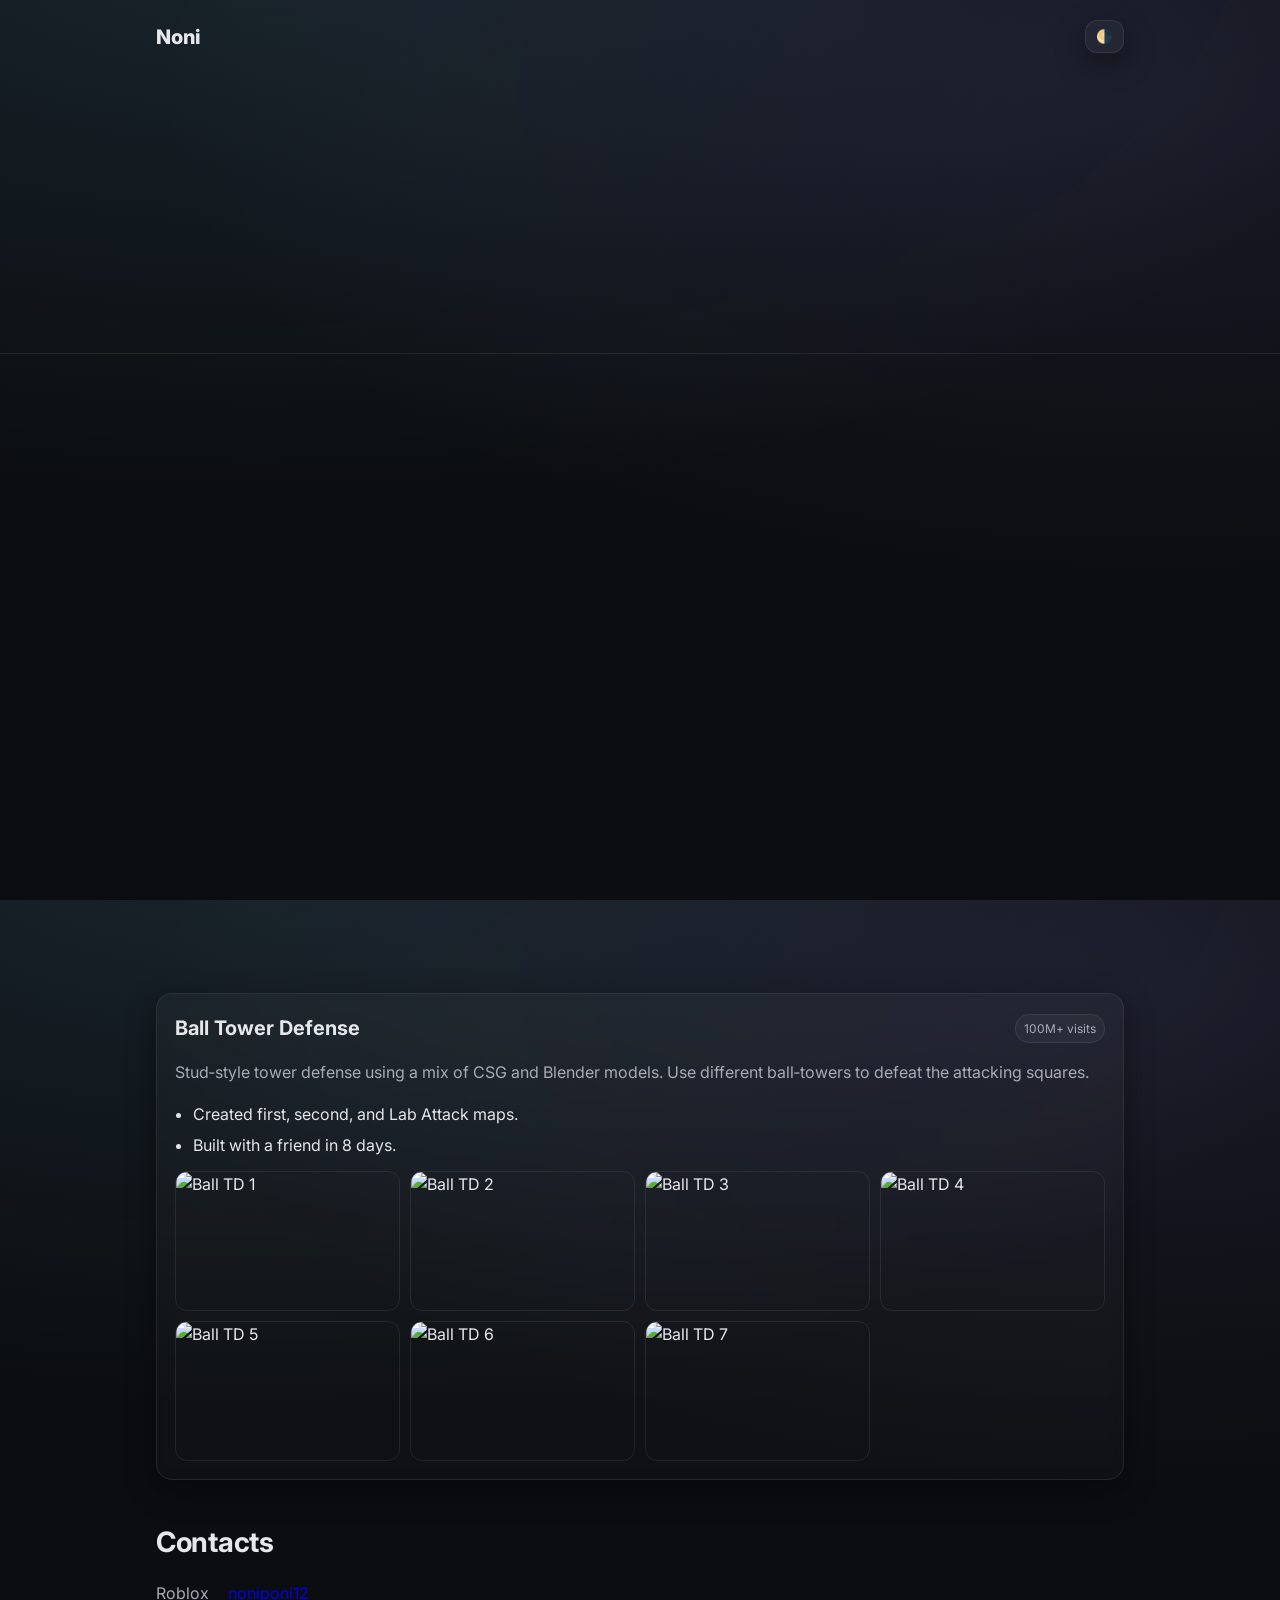
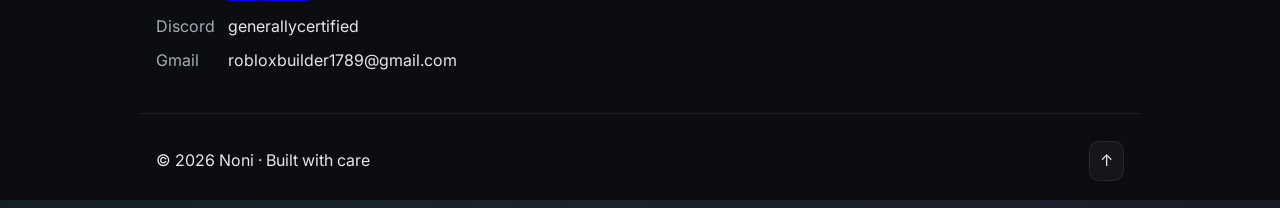
==== index.html @ fc8c1fc7 "Add files via upload" ====
<!doctype html>
<html lang="en">
<head>
	<meta charset="utf-8">
	<meta name="viewport" content="width=device-width, initial-scale=1">
	<meta name="description" content="Noni — Portfolio: Roblox builder and 3D modeling projects">
	<title>Noni — Portfolio</title>
	<link rel="preconnect" href="https://fonts.googleapis.com">
	<link rel="preconnect" href="https://fonts.gstatic.com" crossorigin>
	<link href="https://fonts.googleapis.com/css2?family=Inter:wght@400;600;800&display=swap" rel="stylesheet">
	<link rel="stylesheet" href="src/styles.css">
</head>
<body>
	<header class="site-header" id="top">
		<nav class="nav">
			<a class="brand" href="#top">Noni</a>
			<button id="themeToggle" class="icon-button" aria-label="Toggle theme" title="Toggle theme (T)">🌗</button>
		</nav>
		<div class="hero">
			<h1 class="reveal">Hello, I’m <span class="accent">Noni</span>.</h1>
			<p class="subtitle reveal">I’m a developer who brings whatever you say to life.</p>
			<div class="meta reveal">
				<span>Based in Maldives · UTC+5</span>
			</div>
			<div class="cta-row reveal">
				<a href="#projects" class="button primary">See Projects</a>
				<a href="#contact" class="button">Contact</a>
			</div>
		</div>
	</header>

	<main>
		<section id="about" class="section">
			<h2 class="reveal">About Me</h2>
			<p class="reveal">I’m a 15‑year‑old with 1 year of building experience in Roblox Studio and 2 months in Blender. My mission is to turn your ideas into in‑game experiences.</p>
		</section>

		<section id="projects" class="section">
			<h2 class="reveal">Past Projects</h2>

			<article class="project-card reveal">
				<header>
					<h3>Tycoon RNG</h3>
					<span class="badge">50M+ visits</span>
				</header>
				<p class="muted">Stud‑styled Tycoon game combining RNG and Tycoon with replaceable droppers, upgraders, and selling stations.</p>
				<ul class="bullets">
					<li>Built entire map from scratch.</li>
					<li>Added two quest caves, a cozy tree house, and a weather machine (CSG modeling).</li>
					<li>Completed in 4 days.</li>
				</ul>
				<div class="gallery">
					<img src="https://github.com/N0Nl/N0Nl.github.io/blob/main/unnamed.png?raw=true" alt="Tycoon RNG screenshot 1">
					<img src="https://github.com/N0Nl/N0Nl.github.io/blob/main/unnamed%20(1).png?raw=true" alt="Tycoon RNG screenshot 2">
				</div>
			</article>

			<article class="project-card reveal">
				<header>
					<h3>Ball Tower Defense</h3>
					 <span class="badge">100M+ visits</span>
				</header>
				<p class="muted">Stud‑style tower defense using a mix of CSG and Blender models. Use different ball‑towers to defeat the attacking squares.</p>
				<ul class="bullets">
					<li>Created first, second, and Lab Attack maps.</li>
					<li>Built with a friend in 8 days.</li>
				</ul>
				<div class="gallery">
					<img src="https://github.com/N0Nl/N0Nl.github.io/blob/main/image.png?raw=true" alt="Ball TD 1">
					<img src="https://github.com/N0Nl/N0Nl.github.io/blob/main/image%20(6).png?raw=true" alt="Ball TD 2">
					<img src="https://github.com/N0Nl/N0Nl.github.io/blob/main/image%20(5).png?raw=true" alt="Ball TD 3">
					<img src="https://github.com/N0Nl/N0Nl.github.io/blob/main/image%20(4).png?raw=true" alt="Ball TD 4">
					<img src="https://github.com/N0Nl/N0Nl.github.io/blob/main/image%20(3).png?raw=true" alt="Ball TD 5">
					<img src="https://github.com/N0Nl/N0Nl.github.io/blob/main/image%20(2).png?raw=true" alt="Ball TD 6">
					<img src="https://github.com/N0Nl/N0Nl.github.io/blob/main/image%20(1).png?raw=true" alt="Ball TD 7">
				</div>
			</article>
		</section>

		<section id="contact" class="section">
			<h2 class="reveal">Contacts</h2>
			<ul class="contact-list reveal">
				<li><span class="label">Roblox</span> <a href="https://www.roblox.com/users/profile?username=noniponi12" target="_blank" rel="noopener">noniponi12</a></li>
				<li><span class="label">Discord</span> <span>generallycertified</span></li>
				<li><span class="label">Gmail</span> <span>robloxbuilder1789@gmail.com</span></li>
			</ul>
		</section>
	</main>

	<footer class="site-footer">
		<p>© <span id="year"></span> Noni · Built with care</p>
		<a class="back-to-top" href="#top" aria-label="Back to top">↑</a>
	</footer>

	<div id="easter-egg" class="egg" aria-hidden="true" role="status">
		<p>Nice! You found a secret. Press G for a gallery grid, K for Konami.</p>
		<button id="eggClose" class="icon-button" aria-label="Close">✕</button>
	</div>

	<canvas id="confettiCanvas" aria-hidden="true"></canvas>

	<script src="src/main.js" defer></script>
</body>
</html>
---- src/styles.css ----
:root {
	--bg: #0b0d10;
	--bg-elev: rgba(255,255,255,0.04);
	--text: #e6e7eb;
	--muted: #a8acb5;
	--accent: #7dd3fc;
	--accent-2: #a78bfa;
	--border: rgba(255,255,255,0.08);
	--shadow: 0 10px 30px rgba(0,0,0,0.4);
}

/* Light theme tokens */
.theme-light {
	--bg: #f7f8fb;
	--bg-elev: rgba(0,0,0,0.04);
	--text: #0b0d10;
	--muted: #555c69;
	--accent: #2563eb;
	--accent-2: #7c3aed;
	--border: rgba(0,0,0,0.08);
	--shadow: 0 8px 24px rgba(0,0,0,0.12);
}

* { box-sizing: border-box; }
html, body { height: 100%; }
body {
	margin: 0;
	font-family: Inter, system-ui, -apple-system, Segoe UI, Roboto, Arial, sans-serif;
	background: radial-gradient(1200px 600px at 20% -10%, rgba(125,211,252,0.12), transparent),
		radial-gradient(1000px 500px at 90% 10%, rgba(167,139,250,0.10), transparent),
		var(--bg);
	color: var(--text);
	line-height: 1.6;
	accent-color: var(--accent);
}

.nav {
	max-width: 1000px;
	margin: 0 auto;
	padding: 20px 16px;
	display: flex;
	align-items: center;
	justify-content: space-between;
}

.brand {
	font-weight: 800;
	font-size: 20px;
	text-decoration: none;
	color: var(--text);
}

.icon-button {
	border: 1px solid var(--border);
	background: var(--bg-elev);
	color: var(--text);
	border-radius: 12px;
	padding: 8px 10px;
	cursor: pointer;
	box-shadow: var(--shadow);
	backdrop-filter: blur(6px);
}

.site-header {
	position: relative;
	padding-bottom: 24px;
	border-bottom: 1px solid var(--border);
}

.hero { max-width: 1000px; margin: 24px auto 0; padding: 0 16px 32px; }
.hero h1 { font-size: 44px; margin: 16px 0 8px; letter-spacing: -0.02em; }
.accent { color: var(--accent); text-shadow: 0 0 20px color-mix(in srgb, var(--accent), transparent 70%); }
.subtitle { color: var(--muted); margin: 0 0 10px; }
.meta { color: var(--muted); font-size: 14px; }
.cta-row { display: flex; gap: 12px; margin-top: 16px; }

.button {
	text-decoration: none;
	border: 1px solid var(--border);
	background: var(--bg-elev);
	color: var(--text);
	padding: 10px 14px;
	border-radius: 12px;
	box-shadow: var(--shadow);
	transition: transform .2s ease, background .2s ease;
}
.button:hover { transform: translateY(-2px); }
.button.primary { background: linear-gradient(135deg, var(--accent), var(--accent-2)); color: white; border-color: transparent; }

.section { max-width: 1000px; margin: 40px auto; padding: 0 16px; }
.section h2 { margin: 0 0 16px; font-size: 28px; letter-spacing: -0.01em; }

.project-card {
	border: 1px solid var(--border);
	background: linear-gradient(180deg, rgba(255,255,255,0.03), rgba(255,255,255,0.02));
	border-radius: 16px;
	padding: 18px;
	box-shadow: var(--shadow);
	backdrop-filter: blur(6px);
	margin-bottom: 18px;
}
.project-card header { display: flex; align-items: center; gap: 10px; justify-content: space-between; }
.project-card h3 { margin: 0; font-size: 20px; }
.badge { font-size: 12px; padding: 4px 8px; border-radius: 999px; background: var(--bg-elev); border: 1px solid var(--border); color: var(--muted); }
.muted { color: var(--muted); }
.bullets { margin: 12px 0; padding-left: 18px; }
.bullets li { margin: 6px 0; }

.gallery { display: grid; grid-template-columns: repeat(auto-fill, minmax(180px, 1fr)); gap: 10px; }
.gallery img {
	width: 100%; height: 140px; object-fit: cover; border-radius: 12px; border: 1px solid var(--border);
	filter: saturate(1.05) contrast(1.02);
	transition: transform .25s ease, box-shadow .25s ease, filter .25s ease;
}
.gallery img:hover { transform: translateY(-3px) scale(1.02); box-shadow: 0 12px 28px rgba(0,0,0,.35); filter: saturate(1.15) contrast(1.06); }

.contact-list { list-style: none; padding: 0; margin: 0; display: grid; gap: 8px; }
.contact-list .label { display: inline-block; min-width: 68px; color: var(--muted); }

.site-footer { border-top: 1px solid var(--border); padding: 18px 16px; max-width: 1000px; margin: 40px auto 20px; display: flex; align-items: center; justify-content: space-between; }
.back-to-top { text-decoration: none; color: var(--text); border: 1px solid var(--border); padding: 6px 10px; border-radius: 10px; background: var(--bg-elev); }

/* Reveal on scroll */
.reveal { opacity: 0; transform: translateY(8px); transition: opacity .6s ease, transform .6s ease; }
.reveal.visible { opacity: 1; transform: translateY(0); }

/* Fade text as it leaves viewport */
@supports (animation-timeline: view()) {
	.fade-out-on-scroll { animation: fadeShrink both linear; animation-timeline: view(); animation-range: exit -10% 40%; }
	@keyframes fadeShrink { to { opacity: 0; filter: blur(3px); transform: translateY(-6px); } }
}

.egg {
	position: fixed;
	bottom: 16px;
	right: 16px;
	border: 1px solid var(--border);
	background: var(--bg-elev);
	padding: 10px 12px;
	border-radius: 12px;
	box-shadow: var(--shadow);
	display: none;
}
.egg.show { display: flex; align-items: center; gap: 8px; }

#confettiCanvas { position: fixed; inset: 0; pointer-events: none; z-index: 999; }

/* Responsive */
@media (max-width: 720px) {
	.hero h1 { font-size: 34px; }
	.gallery { grid-template-columns: repeat(auto-fill, minmax(140px, 1fr)); }
}
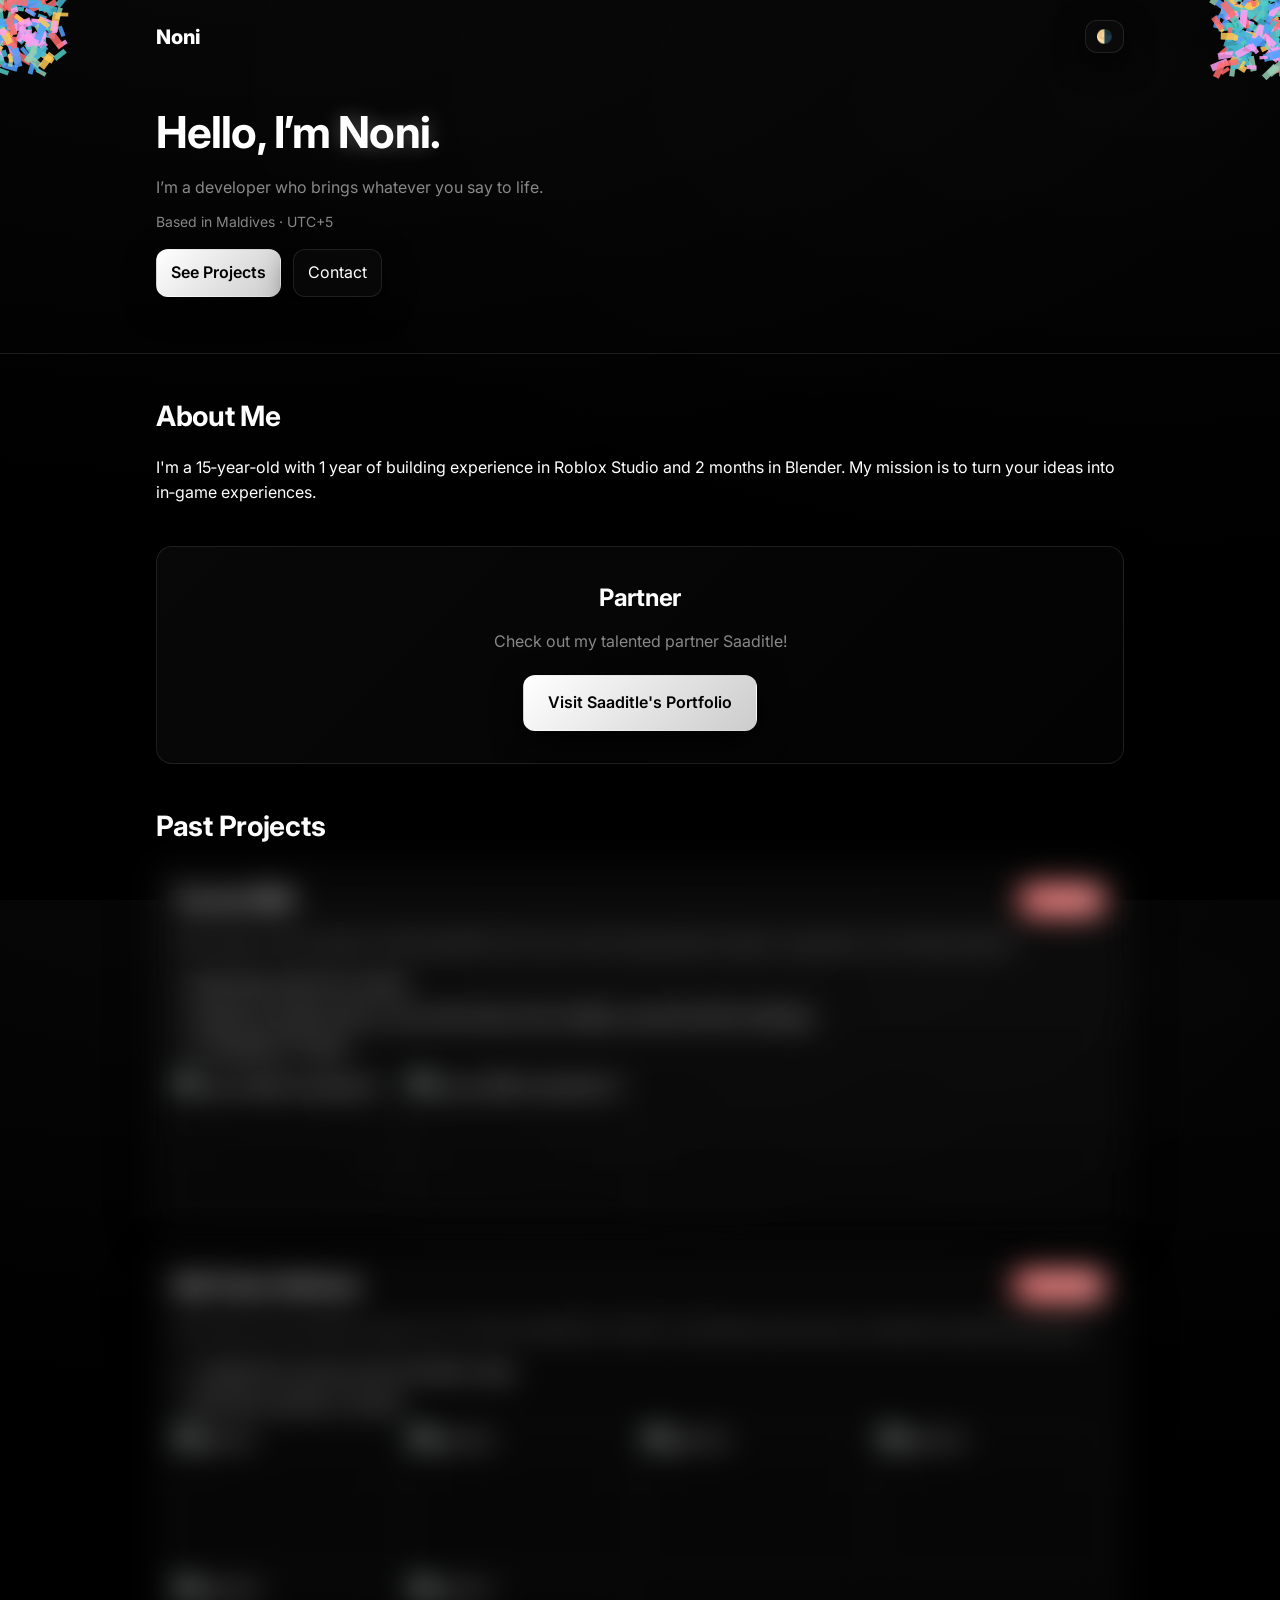
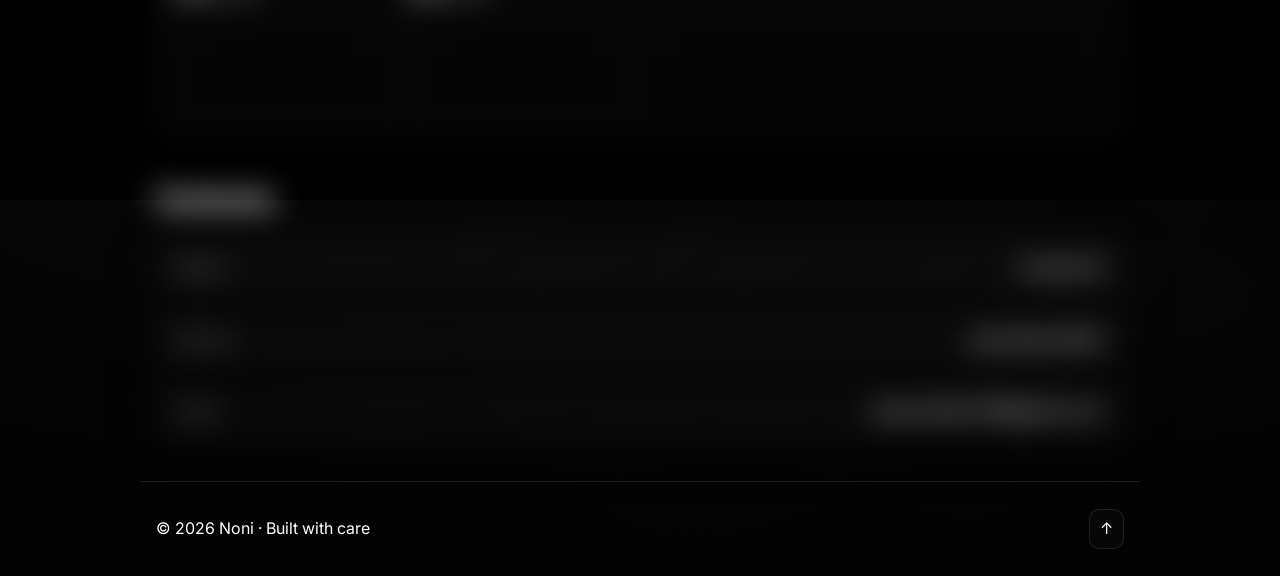
==== commit 4939a713: "Add files via upload" ====
--- a/index.html
+++ b/index.html
@@ -1,105 +1,122 @@
-<!doctype html>
-<html lang="en">
-<head>
-	<meta charset="utf-8">
-	<meta name="viewport" content="width=device-width, initial-scale=1">
-	<meta name="description" content="Noni — Portfolio: Roblox builder and 3D modeling projects">
-	<title>Noni — Portfolio</title>
-	<link rel="preconnect" href="https://fonts.googleapis.com">
-	<link rel="preconnect" href="https://fonts.gstatic.com" crossorigin>
-	<link href="https://fonts.googleapis.com/css2?family=Inter:wght@400;600;800&display=swap" rel="stylesheet">
-	<link rel="stylesheet" href="src/styles.css">
-</head>
-<body>
-	<header class="site-header" id="top">
-		<nav class="nav">
-			<a class="brand" href="#top">Noni</a>
-			<button id="themeToggle" class="icon-button" aria-label="Toggle theme" title="Toggle theme (T)">🌗</button>
-		</nav>
-		<div class="hero">
-			<h1 class="reveal">Hello, I’m <span class="accent">Noni</span>.</h1>
-			<p class="subtitle reveal">I’m a developer who brings whatever you say to life.</p>
-			<div class="meta reveal">
-				<span>Based in Maldives · UTC+5</span>
-			</div>
-			<div class="cta-row reveal">
-				<a href="#projects" class="button primary">See Projects</a>
-				<a href="#contact" class="button">Contact</a>
-			</div>
-		</div>
-	</header>
-
-	<main>
-		<section id="about" class="section">
-			<h2 class="reveal">About Me</h2>
-			<p class="reveal">I’m a 15‑year‑old with 1 year of building experience in Roblox Studio and 2 months in Blender. My mission is to turn your ideas into in‑game experiences.</p>
-		</section>
-
-		<section id="projects" class="section">
-			<h2 class="reveal">Past Projects</h2>
-
-			<article class="project-card reveal">
-				<header>
-					<h3>Tycoon RNG</h3>
-					<span class="badge">50M+ visits</span>
-				</header>
-				<p class="muted">Stud‑styled Tycoon game combining RNG and Tycoon with replaceable droppers, upgraders, and selling stations.</p>
-				<ul class="bullets">
-					<li>Built entire map from scratch.</li>
-					<li>Added two quest caves, a cozy tree house, and a weather machine (CSG modeling).</li>
-					<li>Completed in 4 days.</li>
-				</ul>
-				<div class="gallery">
-					<img src="https://github.com/N0Nl/N0Nl.github.io/blob/main/unnamed.png?raw=true" alt="Tycoon RNG screenshot 1">
-					<img src="https://github.com/N0Nl/N0Nl.github.io/blob/main/unnamed%20(1).png?raw=true" alt="Tycoon RNG screenshot 2">
-				</div>
-			</article>
-
-			<article class="project-card reveal">
-				<header>
-					<h3>Ball Tower Defense</h3>
-					 <span class="badge">100M+ visits</span>
-				</header>
-				<p class="muted">Stud‑style tower defense using a mix of CSG and Blender models. Use different ball‑towers to defeat the attacking squares.</p>
-				<ul class="bullets">
-					<li>Created first, second, and Lab Attack maps.</li>
-					<li>Built with a friend in 8 days.</li>
-				</ul>
-				<div class="gallery">
-					<img src="https://github.com/N0Nl/N0Nl.github.io/blob/main/image.png?raw=true" alt="Ball TD 1">
-					<img src="https://github.com/N0Nl/N0Nl.github.io/blob/main/image%20(6).png?raw=true" alt="Ball TD 2">
-					<img src="https://github.com/N0Nl/N0Nl.github.io/blob/main/image%20(5).png?raw=true" alt="Ball TD 3">
-					<img src="https://github.com/N0Nl/N0Nl.github.io/blob/main/image%20(4).png?raw=true" alt="Ball TD 4">
-					<img src="https://github.com/N0Nl/N0Nl.github.io/blob/main/image%20(3).png?raw=true" alt="Ball TD 5">
-					<img src="https://github.com/N0Nl/N0Nl.github.io/blob/main/image%20(2).png?raw=true" alt="Ball TD 6">
-					<img src="https://github.com/N0Nl/N0Nl.github.io/blob/main/image%20(1).png?raw=true" alt="Ball TD 7">
-				</div>
-			</article>
-		</section>
-
-		<section id="contact" class="section">
-			<h2 class="reveal">Contacts</h2>
-			<ul class="contact-list reveal">
-				<li><span class="label">Roblox</span> <a href="https://www.roblox.com/users/profile?username=noniponi12" target="_blank" rel="noopener">noniponi12</a></li>
-				<li><span class="label">Discord</span> <span>generallycertified</span></li>
-				<li><span class="label">Gmail</span> <span>robloxbuilder1789@gmail.com</span></li>
-			</ul>
-		</section>
-	</main>
-
-	<footer class="site-footer">
-		<p>© <span id="year"></span> Noni · Built with care</p>
-		<a class="back-to-top" href="#top" aria-label="Back to top">↑</a>
-	</footer>
-
-	<div id="easter-egg" class="egg" aria-hidden="true" role="status">
-		<p>Nice! You found a secret. Press G for a gallery grid, K for Konami.</p>
-		<button id="eggClose" class="icon-button" aria-label="Close">✕</button>
-	</div>
-
-	<canvas id="confettiCanvas" aria-hidden="true"></canvas>
-
-	<script src="src/main.js" defer></script>
-</body>
-</html>
-
+<!doctype html>
+<html lang="en">
+<head>
+	<meta charset="utf-8">
+	<meta name="viewport" content="width=device-width, initial-scale=1">
+	<meta name="description" content="Noni — Portfolio: Roblox builder and 3D modeling projects">
+	<title>Noni — Portfolio</title>
+	<link rel="preconnect" href="https://fonts.googleapis.com">
+	<link rel="preconnect" href="https://fonts.gstatic.com" crossorigin>
+	<link href="https://fonts.googleapis.com/css2?family=Inter:wght@400;600;800&display=swap" rel="stylesheet">
+	<link rel="stylesheet" href="src/styles.css">
+</head>
+<body>
+	<header class="site-header" id="top">
+		<nav class="nav">
+			<a class="brand" href="#top">Noni</a>
+			<button id="themeToggle" class="icon-button" aria-label="Toggle theme" title="Toggle theme (T)">🌗</button>
+		</nav>
+		<div class="hero">
+			<h1 class="reveal">Hello, I’m <span class="accent">Noni</span>.</h1>
+			<p class="subtitle reveal">I’m a developer who brings whatever you say to life.</p>
+			<div class="meta reveal">
+				<span>Based in Maldives · UTC+5</span>
+			</div>
+			<div class="cta-row reveal">
+				<a href="#projects" class="button primary">See Projects</a>
+				<a href="#contact" class="button">Contact</a>
+			</div>
+		</div>
+	</header>
+
+	<main>
+		<section id="about" class="section">
+			<h2 class="reveal">About Me</h2>
+			<p class="reveal">I'm a 15‑year‑old with 1 year of building experience in Roblox Studio and 2 months in Blender. My mission is to turn your ideas into in‑game experiences.</p>
+		</section>
+
+		<section id="partner" class="section">
+			<div class="partner-section reveal">
+				<h2>Partner</h2>
+				<p class="partner-description">Check out my talented partner Saaditle!</p>
+				<a href="https://saaditle.github.io/Saaditle----Portfolio/#contact" target="_blank" rel="noopener" class="button primary partner-button">Visit Saaditle's Portfolio</a>
+			</div>
+		</section>
+
+		<section id="projects" class="section">
+			<h2 class="reveal">Past Projects</h2>
+
+			<article class="project-card reveal">
+				<header>
+					<h3>Tycoon RNG</h3>
+					<span class="badge">50M+ visits</span>
+				</header>
+				<p class="muted">Stud‑styled Tycoon game combining RNG and Tycoon with replaceable droppers, upgraders, and selling stations.</p>
+				<ul class="bullets">
+					<li>Built entire map from scratch.</li>
+					<li>Added two quest caves, a cozy tree house, and a weather machine (CSG modeling).</li>
+					<li>Completed in 4 days.</li>
+				</ul>
+				<div class="gallery">
+					<img src="https://github.com/N0Nl/N0Nl.github.io/blob/main/unnamed.png?raw=true" alt="Tycoon RNG screenshot 1">
+					<img src="https://github.com/N0Nl/N0Nl.github.io/blob/main/unnamed%20(1).png?raw=true" alt="Tycoon RNG screenshot 2">
+				</div>
+			</article>
+
+			<article class="project-card reveal">
+				<header>
+					<h3>Ball Tower Defense</h3>
+					 <span class="badge">100M+ visits</span>
+				</header>
+				<p class="muted">Stud‑style tower defense using a mix of CSG and Blender models. Use different ball‑towers to defeat the attacking squares.</p>
+				<ul class="bullets">
+					<li>Created first, second, and Lab Attack maps.</li>
+					<li>Built with a partner in 8 days.</li>
+				</ul>
+				<div class="gallery">
+					<img src="https://github.com/N0Nl/N0Nl.github.io/blob/main/image.png?raw=true" alt="Ball TD 1">
+					<img src="https://github.com/N0Nl/N0Nl.github.io/blob/main/image%20(6).png?raw=true" alt="Ball TD 2">
+					<img src="https://github.com/N0Nl/N0Nl.github.io/blob/main/image%20(5).png?raw=true" alt="Ball TD 3">
+					<img src="https://github.com/N0Nl/N0Nl.github.io/blob/main/image%20(4).png?raw=true" alt="Ball TD 4">
+					<img src="https://github.com/N0Nl/N0Nl.github.io/blob/main/image%20(2).png?raw=true" alt="Ball TD 6">
+					<img src="https://github.com/N0Nl/N0Nl.github.io/blob/main/image%20(1).png?raw=true" alt="Ball TD 7">
+				</div>
+			</article>
+		</section>
+
+		<section id="contact" class="section">
+			<h2 class="reveal">Contacts</h2>
+			<div class="contact-buttons reveal">
+				<a href="https://www.roblox.com/users/profile?username=noniponi12" target="_blank" rel="noopener" class="contact-button">
+					<span class="contact-platform">Roblox:</span>
+					<span class="contact-info">noniponi12</span>
+				</a>
+				<a href="https://discord.com/users/generallycertified" target="_blank" rel="noopener" class="contact-button">
+					<span class="contact-platform">Discord:</span>
+					<span class="contact-info">generallycertified</span>
+				</a>
+				<a href="mailto:robloxbuilder1789@gmail.com" class="contact-button">
+					<span class="contact-platform">Gmail:</span>
+					<span class="contact-info">robloxbuilder1789@gmail.com</span>
+				</a>
+			</div>
+		</section>
+	</main>
+
+	<footer class="site-footer">
+		<p>© <span id="year"></span> Noni · Built with care</p>
+		<a class="back-to-top" href="#top" aria-label="Back to top">↑</a>
+	</footer>
+
+	<div id="easter-egg" class="egg" aria-hidden="true" role="status">
+		<p>Nice! You found a secret. Press G for a gallery grid, K for Konami.</p>
+		<button id="eggClose" class="icon-button" aria-label="Close">✕</button>
+	</div>
+
+	<canvas id="confettiCanvas" aria-hidden="true"></canvas>
+
+	<script src="src/main.js" defer></script>
+</body>
+</html>
+
+
--- a/src/styles.css
+++ b/src/styles.css
@@ -1,154 +1,259 @@
-:root {
-	--bg: #0b0d10;
-	--bg-elev: rgba(255,255,255,0.04);
-	--text: #e6e7eb;
-	--muted: #a8acb5;
-	--accent: #7dd3fc;
-	--accent-2: #a78bfa;
-	--border: rgba(255,255,255,0.08);
-	--shadow: 0 10px 30px rgba(0,0,0,0.4);
-}
-
-/* Light theme tokens */
-.theme-light {
-	--bg: #f7f8fb;
-	--bg-elev: rgba(0,0,0,0.04);
-	--text: #0b0d10;
-	--muted: #555c69;
-	--accent: #2563eb;
-	--accent-2: #7c3aed;
-	--border: rgba(0,0,0,0.08);
-	--shadow: 0 8px 24px rgba(0,0,0,0.12);
-}
-
-* { box-sizing: border-box; }
-html, body { height: 100%; }
-body {
-	margin: 0;
-	font-family: Inter, system-ui, -apple-system, Segoe UI, Roboto, Arial, sans-serif;
-	background: radial-gradient(1200px 600px at 20% -10%, rgba(125,211,252,0.12), transparent),
-		radial-gradient(1000px 500px at 90% 10%, rgba(167,139,250,0.10), transparent),
-		var(--bg);
-	color: var(--text);
-	line-height: 1.6;
-	accent-color: var(--accent);
-}
-
-.nav {
-	max-width: 1000px;
-	margin: 0 auto;
-	padding: 20px 16px;
-	display: flex;
-	align-items: center;
-	justify-content: space-between;
-}
-
-.brand {
-	font-weight: 800;
-	font-size: 20px;
-	text-decoration: none;
-	color: var(--text);
-}
-
-.icon-button {
-	border: 1px solid var(--border);
-	background: var(--bg-elev);
-	color: var(--text);
-	border-radius: 12px;
-	padding: 8px 10px;
-	cursor: pointer;
-	box-shadow: var(--shadow);
-	backdrop-filter: blur(6px);
-}
-
-.site-header {
-	position: relative;
-	padding-bottom: 24px;
-	border-bottom: 1px solid var(--border);
-}
-
-.hero { max-width: 1000px; margin: 24px auto 0; padding: 0 16px 32px; }
-.hero h1 { font-size: 44px; margin: 16px 0 8px; letter-spacing: -0.02em; }
-.accent { color: var(--accent); text-shadow: 0 0 20px color-mix(in srgb, var(--accent), transparent 70%); }
-.subtitle { color: var(--muted); margin: 0 0 10px; }
-.meta { color: var(--muted); font-size: 14px; }
-.cta-row { display: flex; gap: 12px; margin-top: 16px; }
-
-.button {
-	text-decoration: none;
-	border: 1px solid var(--border);
-	background: var(--bg-elev);
-	color: var(--text);
-	padding: 10px 14px;
-	border-radius: 12px;
-	box-shadow: var(--shadow);
-	transition: transform .2s ease, background .2s ease;
-}
-.button:hover { transform: translateY(-2px); }
-.button.primary { background: linear-gradient(135deg, var(--accent), var(--accent-2)); color: white; border-color: transparent; }
-
-.section { max-width: 1000px; margin: 40px auto; padding: 0 16px; }
-.section h2 { margin: 0 0 16px; font-size: 28px; letter-spacing: -0.01em; }
-
-.project-card {
-	border: 1px solid var(--border);
-	background: linear-gradient(180deg, rgba(255,255,255,0.03), rgba(255,255,255,0.02));
-	border-radius: 16px;
-	padding: 18px;
-	box-shadow: var(--shadow);
-	backdrop-filter: blur(6px);
-	margin-bottom: 18px;
-}
-.project-card header { display: flex; align-items: center; gap: 10px; justify-content: space-between; }
-.project-card h3 { margin: 0; font-size: 20px; }
-.badge { font-size: 12px; padding: 4px 8px; border-radius: 999px; background: var(--bg-elev); border: 1px solid var(--border); color: var(--muted); }
-.muted { color: var(--muted); }
-.bullets { margin: 12px 0; padding-left: 18px; }
-.bullets li { margin: 6px 0; }
-
-.gallery { display: grid; grid-template-columns: repeat(auto-fill, minmax(180px, 1fr)); gap: 10px; }
-.gallery img {
-	width: 100%; height: 140px; object-fit: cover; border-radius: 12px; border: 1px solid var(--border);
-	filter: saturate(1.05) contrast(1.02);
-	transition: transform .25s ease, box-shadow .25s ease, filter .25s ease;
-}
-.gallery img:hover { transform: translateY(-3px) scale(1.02); box-shadow: 0 12px 28px rgba(0,0,0,.35); filter: saturate(1.15) contrast(1.06); }
-
-.contact-list { list-style: none; padding: 0; margin: 0; display: grid; gap: 8px; }
-.contact-list .label { display: inline-block; min-width: 68px; color: var(--muted); }
-
-.site-footer { border-top: 1px solid var(--border); padding: 18px 16px; max-width: 1000px; margin: 40px auto 20px; display: flex; align-items: center; justify-content: space-between; }
-.back-to-top { text-decoration: none; color: var(--text); border: 1px solid var(--border); padding: 6px 10px; border-radius: 10px; background: var(--bg-elev); }
-
-/* Reveal on scroll */
-.reveal { opacity: 0; transform: translateY(8px); transition: opacity .6s ease, transform .6s ease; }
-.reveal.visible { opacity: 1; transform: translateY(0); }
-
-/* Fade text as it leaves viewport */
-@supports (animation-timeline: view()) {
-	.fade-out-on-scroll { animation: fadeShrink both linear; animation-timeline: view(); animation-range: exit -10% 40%; }
-	@keyframes fadeShrink { to { opacity: 0; filter: blur(3px); transform: translateY(-6px); } }
-}
-
-.egg {
-	position: fixed;
-	bottom: 16px;
-	right: 16px;
-	border: 1px solid var(--border);
-	background: var(--bg-elev);
-	padding: 10px 12px;
-	border-radius: 12px;
-	box-shadow: var(--shadow);
-	display: none;
-}
-.egg.show { display: flex; align-items: center; gap: 8px; }
-
-#confettiCanvas { position: fixed; inset: 0; pointer-events: none; z-index: 999; }
-
-/* Responsive */
-@media (max-width: 720px) {
-	.hero h1 { font-size: 34px; }
-	.gallery { grid-template-columns: repeat(auto-fill, minmax(140px, 1fr)); }
-}
-
-
+:root {
+	--bg: #000000;
+	--bg-elev: rgba(255,255,255,0.02);
+	--text: #ffffff;
+	--muted: #888888;
+	--accent: #ffffff;
+	--accent-2: #cccccc;
+	--border: rgba(255,255,255,0.1);
+	--shadow: 0 10px 30px rgba(0,0,0,0.8);
+}
+
+/* Light theme tokens */
+.theme-light {
+	--bg: #f7f8fb;
+	--bg-elev: rgba(0,0,0,0.04);
+	--text: #0b0d10;
+	--muted: #555c69;
+	--accent: #2563eb;
+	--accent-2: #7c3aed;
+	--border: rgba(0,0,0,0.08);
+	--shadow: 0 8px 24px rgba(0,0,0,0.12);
+}
+
+* { box-sizing: border-box; }
+html, body { height: 100%; }
+body {
+	margin: 0;
+	font-family: Inter, system-ui, -apple-system, Segoe UI, Roboto, Arial, sans-serif;
+	background: radial-gradient(1200px 600px at 20% -10%, rgba(255,255,255,0.03), transparent),
+		radial-gradient(1000px 500px at 90% 10%, rgba(255,255,255,0.02), transparent),
+		var(--bg);
+	color: var(--text);
+	line-height: 1.6;
+	accent-color: var(--accent);
+}
+
+.nav {
+	max-width: 1000px;
+	margin: 0 auto;
+	padding: 20px 16px;
+	display: flex;
+	align-items: center;
+	justify-content: space-between;
+}
+
+.brand {
+	font-weight: 800;
+	font-size: 20px;
+	text-decoration: none;
+	color: var(--text);
+}
+
+.icon-button {
+	border: 1px solid var(--border);
+	background: var(--bg-elev);
+	color: var(--text);
+	border-radius: 12px;
+	padding: 8px 10px;
+	cursor: pointer;
+	box-shadow: var(--shadow);
+	backdrop-filter: blur(6px);
+}
+
+.site-header {
+	position: relative;
+	padding-bottom: 24px;
+	border-bottom: 1px solid var(--border);
+}
+
+.hero { max-width: 1000px; margin: 24px auto 0; padding: 0 16px 32px; }
+.hero h1 { font-size: 44px; margin: 16px 0 8px; letter-spacing: -0.02em; }
+.accent { color: var(--accent); text-shadow: 0 0 20px color-mix(in srgb, var(--accent), transparent 70%); }
+.subtitle { color: var(--muted); margin: 0 0 10px; }
+.meta { color: var(--muted); font-size: 14px; }
+.cta-row { display: flex; gap: 12px; margin-top: 16px; }
+
+.button {
+	text-decoration: none;
+	border: 1px solid var(--border);
+	background: var(--bg-elev);
+	color: var(--text);
+	padding: 10px 14px;
+	border-radius: 12px;
+	box-shadow: var(--shadow);
+	transition: transform .2s ease, background .2s ease, border-color .2s ease;
+}
+.button:hover { 
+	transform: translateY(-2px); 
+	background: rgba(255,255,255,0.05);
+	border-color: rgba(255,255,255,0.2);
+}
+.button.primary { 
+	background: linear-gradient(135deg, #ffffff, #cccccc); 
+	color: #000000; 
+	border-color: transparent; 
+	font-weight: 600;
+}
+.button.primary:hover {
+	background: linear-gradient(135deg, #ffffff, #ffffff);
+	transform: translateY(-2px);
+}
+
+.section { max-width: 1000px; margin: 40px auto; padding: 0 16px; }
+.section h2 { margin: 0 0 16px; font-size: 28px; letter-spacing: -0.01em; }
+
+.partner-section {
+	text-align: center;
+	padding: 32px 24px;
+	border: 1px solid var(--border);
+	background: linear-gradient(135deg, rgba(255,255,255,0.03), rgba(255,255,255,0.01));
+	border-radius: 16px;
+	backdrop-filter: blur(6px);
+	box-shadow: var(--shadow);
+}
+
+.partner-section h2 {
+	margin: 0 0 12px;
+	font-size: 24px;
+	color: var(--accent);
+}
+
+.partner-description {
+	color: var(--muted);
+	margin: 0 0 20px;
+	font-size: 16px;
+}
+
+.partner-button {
+	font-size: 16px;
+	padding: 14px 24px;
+	display: inline-block;
+	font-weight: 600;
+}
+
+
+.project-card {
+	border: 1px solid var(--border);
+	background: linear-gradient(180deg, rgba(255,255,255,0.03), rgba(255,255,255,0.02));
+	border-radius: 16px;
+	padding: 18px;
+	box-shadow: var(--shadow);
+	backdrop-filter: blur(6px);
+	margin-bottom: 18px;
+}
+.project-card header { display: flex; align-items: center; gap: 10px; justify-content: space-between; }
+.project-card h3 { margin: 0; font-size: 20px; }
+.badge { 
+	font-size: 12px; 
+	padding: 4px 8px; 
+	border-radius: 999px; 
+	background: linear-gradient(135deg, #ff6b6b, #ff8e8e); 
+	border: 1px solid rgba(255,107,107,0.4); 
+	color: #ffffff; 
+	font-weight: 700;
+	text-shadow: 0 1px 2px rgba(0,0,0,0.3);
+	box-shadow: 0 3px 10px rgba(255,107,107,0.4);
+}
+.muted { color: var(--muted); }
+.bullets { margin: 12px 0; padding-left: 18px; }
+.bullets li { margin: 6px 0; }
+
+.gallery { display: grid; grid-template-columns: repeat(auto-fill, minmax(180px, 1fr)); gap: 10px; }
+.gallery img {
+	width: 100%; height: 140px; object-fit: cover; border-radius: 12px; border: 1px solid var(--border);
+	filter: saturate(1.05) contrast(1.02);
+	transition: transform .25s ease, box-shadow .25s ease, filter .25s ease;
+}
+.gallery img:hover { transform: translateY(-3px) scale(1.02); box-shadow: 0 12px 28px rgba(0,0,0,.35); filter: saturate(1.15) contrast(1.06); }
+
+.contact-buttons {
+	display: grid;
+	gap: 12px;
+	margin-top: 16px;
+}
+
+.contact-button {
+	display: flex;
+	align-items: center;
+	justify-content: space-between;
+	padding: 16px 20px;
+	background: var(--bg-elev);
+	border: 1px solid var(--border);
+	border-radius: 12px;
+	text-decoration: none;
+	color: var(--text);
+	transition: all .2s ease;
+	box-shadow: var(--shadow);
+	backdrop-filter: blur(6px);
+}
+
+.contact-button:hover {
+	transform: translateY(-2px);
+	background: rgba(255,255,255,0.05);
+	border-color: rgba(255,255,255,0.2);
+	box-shadow: 0 15px 35px rgba(0,0,0,0.9);
+}
+
+.contact-platform {
+	font-weight: 600;
+	color: var(--muted);
+	font-size: 14px;
+}
+
+.contact-info {
+	font-weight: 500;
+	color: var(--text);
+	font-size: 16px;
+}
+
+.site-footer { border-top: 1px solid var(--border); padding: 18px 16px; max-width: 1000px; margin: 40px auto 20px; display: flex; align-items: center; justify-content: space-between; }
+.back-to-top { text-decoration: none; color: var(--text); border: 1px solid var(--border); padding: 6px 10px; border-radius: 10px; background: var(--bg-elev); }
+
+/* Reveal on scroll */
+.reveal { 
+	opacity: 0; 
+	transform: translateY(30px); 
+	transition: opacity 1.2s cubic-bezier(0.25, 0.46, 0.45, 0.94), 
+				transform 1.2s cubic-bezier(0.25, 0.46, 0.45, 0.94);
+	filter: blur(2px);
+}
+.reveal.visible { 
+	opacity: 1; 
+	transform: translateY(0); 
+	filter: blur(0px);
+}
+
+/* Fade-out classes for JavaScript control */
+.fade-out {
+	opacity: 0;
+	filter: blur(15px);
+	transform: translateY(-40px) scale(0.85);
+	transition: opacity 1.2s cubic-bezier(0.25, 0.46, 0.45, 0.94), 
+				filter 1.2s cubic-bezier(0.25, 0.46, 0.45, 0.94),
+				transform 1.2s cubic-bezier(0.25, 0.46, 0.45, 0.94);
+}
+
+.egg {
+	position: fixed;
+	bottom: 16px;
+	right: 16px;
+	border: 1px solid var(--border);
+	background: var(--bg-elev);
+	padding: 10px 12px;
+	border-radius: 12px;
+	box-shadow: var(--shadow);
+	display: none;
+}
+.egg.show { display: flex; align-items: center; gap: 8px; }
+
+#confettiCanvas { position: fixed; inset: 0; pointer-events: none; z-index: 999; }
+
+/* Responsive */
+@media (max-width: 720px) {
+	.hero h1 { font-size: 34px; }
+	.gallery { grid-template-columns: repeat(auto-fill, minmax(140px, 1fr)); }
+}
+
+
+
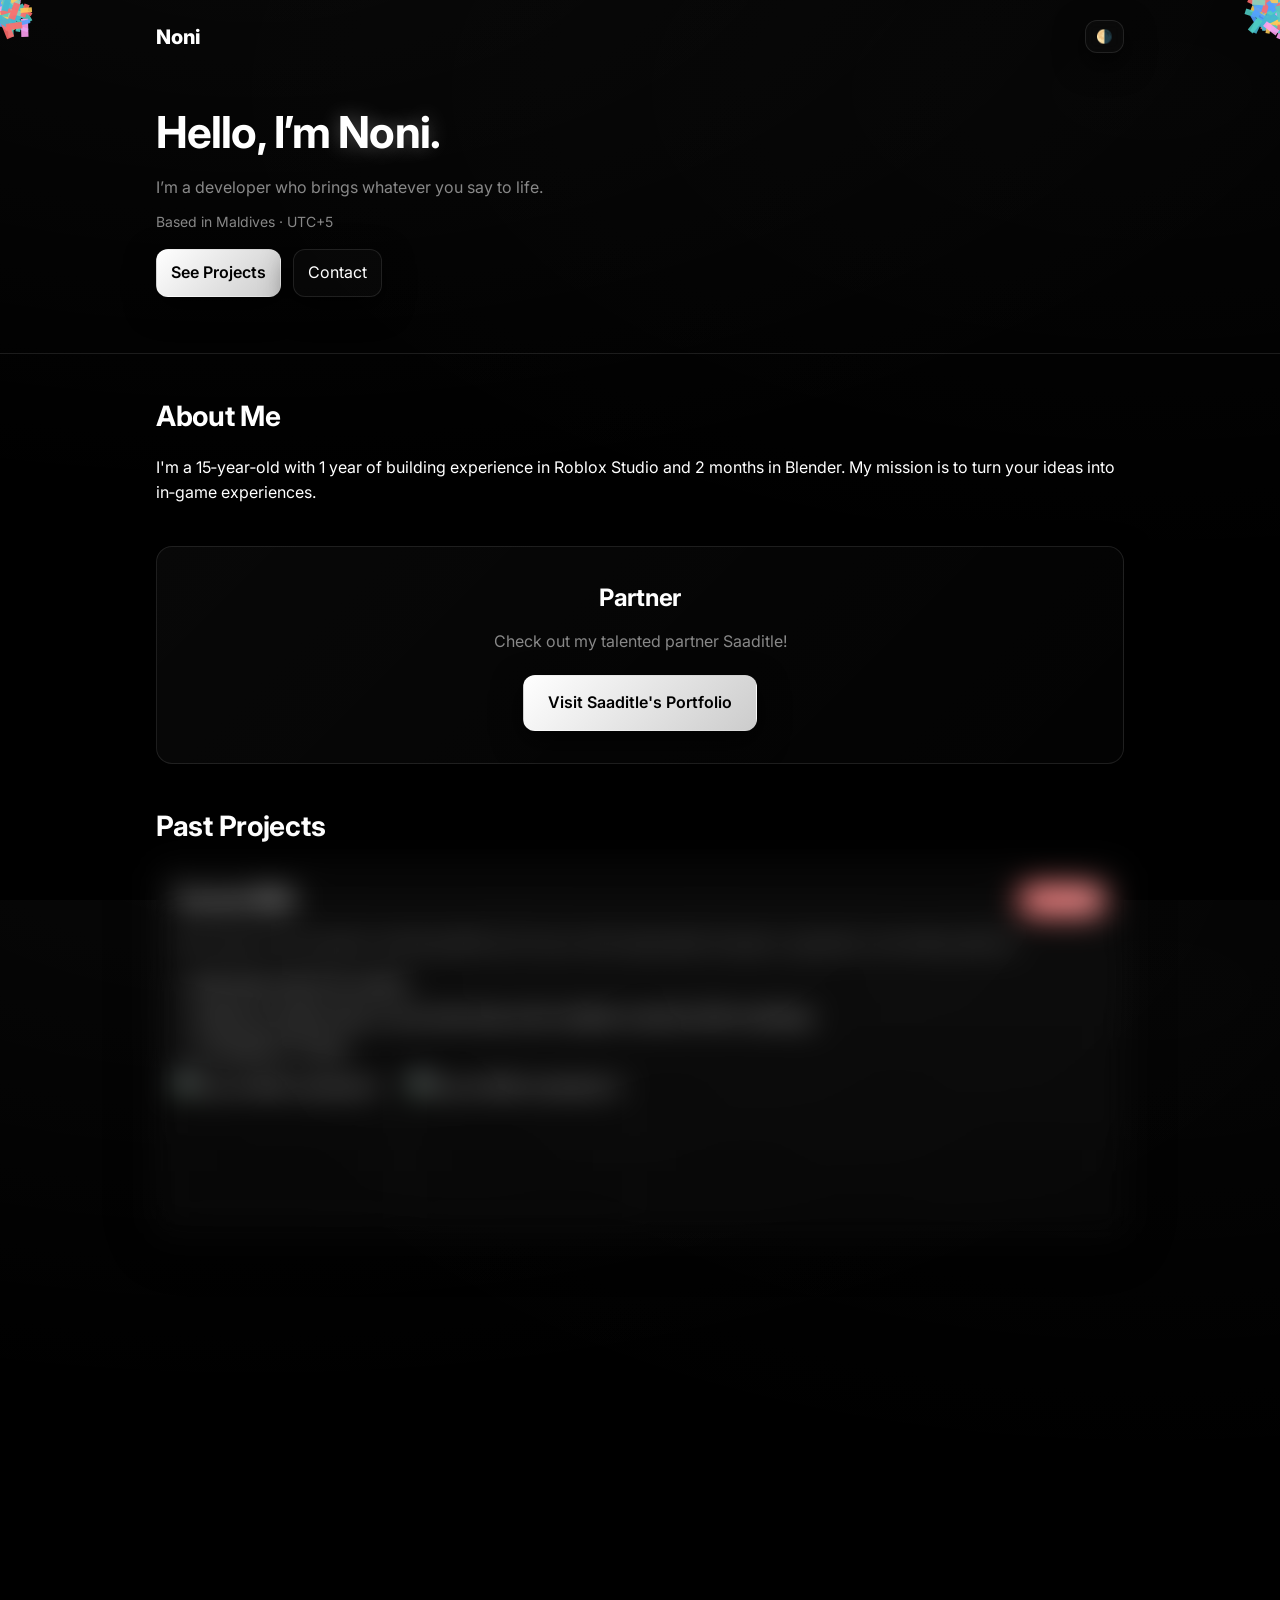
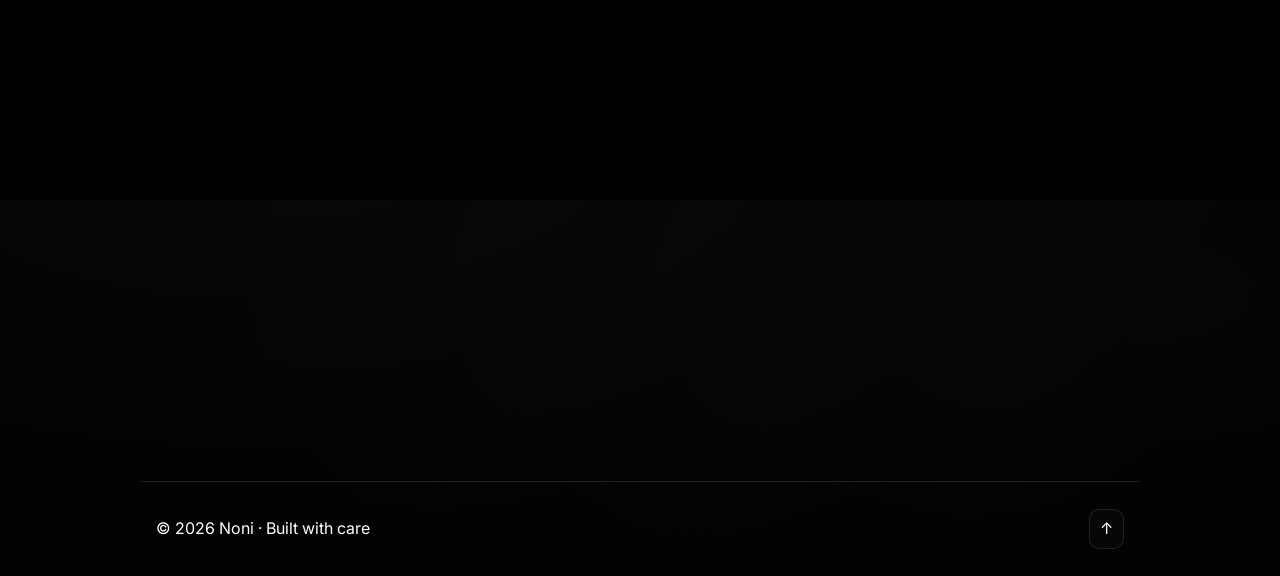
==== commit 3dee3637: "Update index.html" ====
--- a/index.html
+++ b/index.html
@@ -39,7 +39,7 @@
 			<div class="partner-section reveal">
 				<h2>Partner</h2>
 				<p class="partner-description">Check out my talented partner Saaditle!</p>
-				<a href="https://saaditle.github.io/Saaditle----Portfolio/#contact" target="_blank" rel="noopener" class="button primary partner-button">Visit Saaditle's Portfolio</a>
+				<a href="https://saaditle.github.io/Saaditle----Portfolio/" target="_blank" rel="noopener" class="button primary partner-button">Visit Saaditle's Portfolio</a>
 			</div>
 		</section>
 
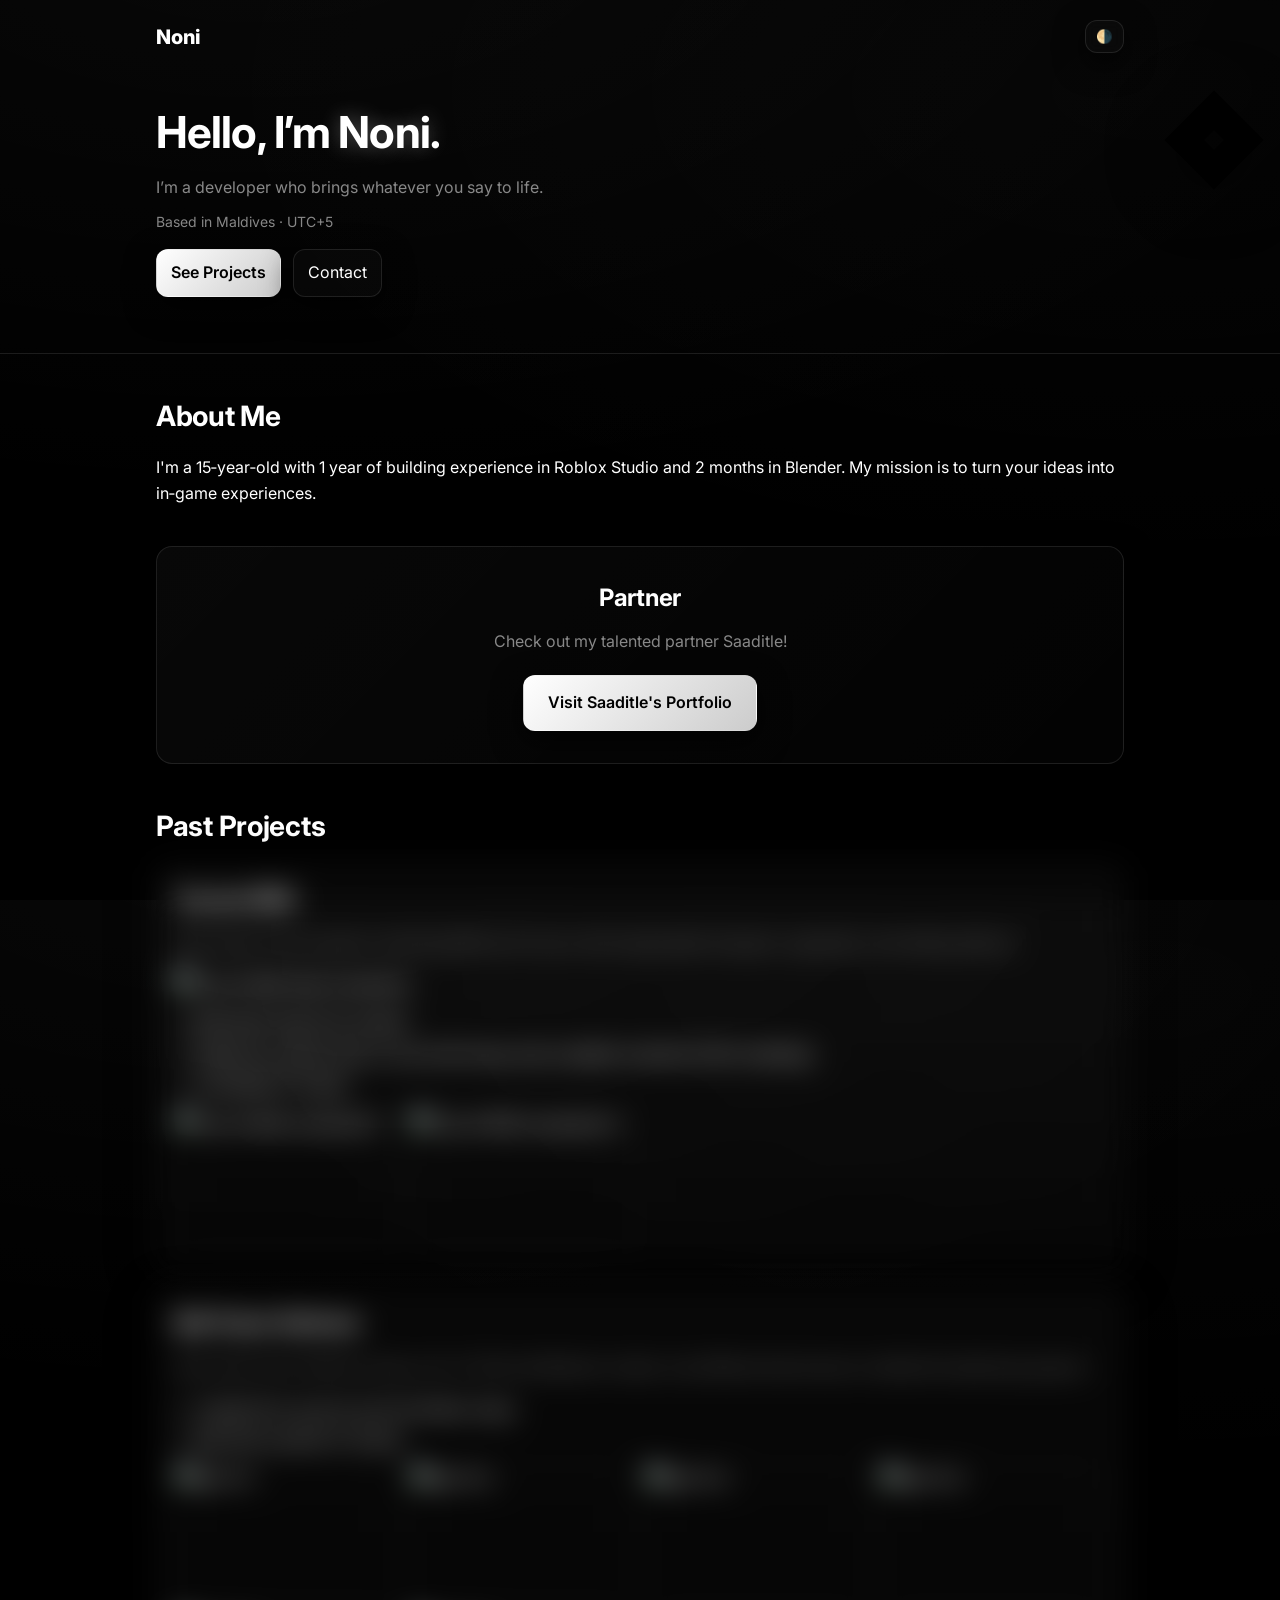
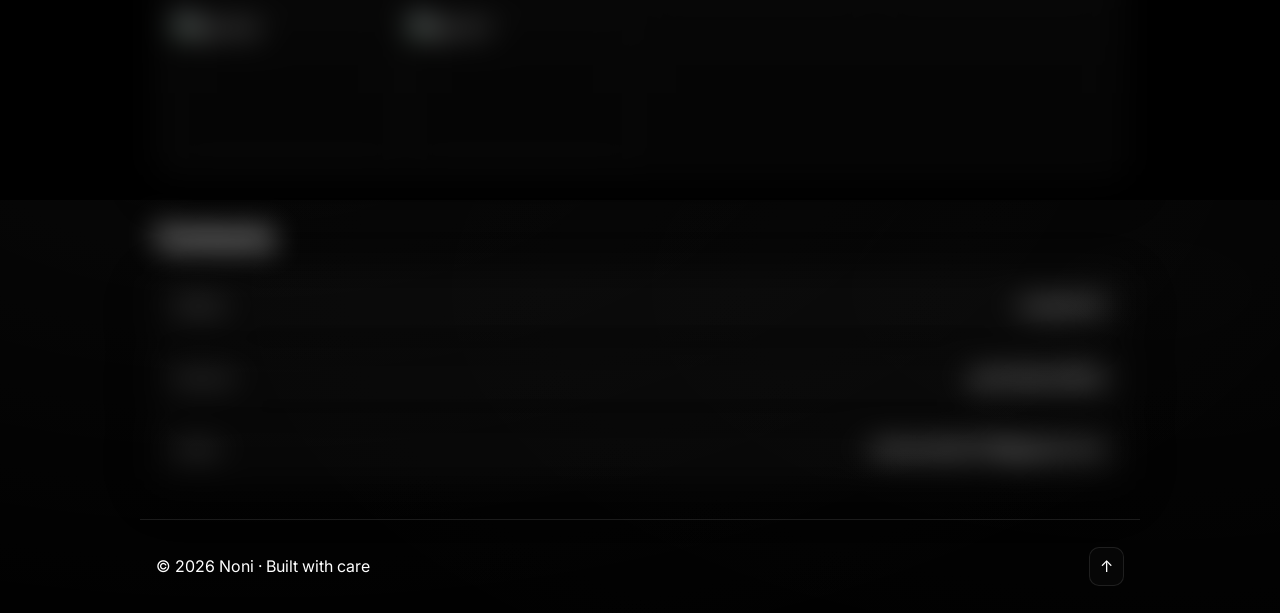
==== commit d6d83200: "Add files via upload" ====
--- a/index.html
+++ b/index.html
@@ -39,7 +39,7 @@
 			<div class="partner-section reveal">
 				<h2>Partner</h2>
 				<p class="partner-description">Check out my talented partner Saaditle!</p>
-				<a href="https://saaditle.github.io/Saaditle----Portfolio/" target="_blank" rel="noopener" class="button primary partner-button">Visit Saaditle's Portfolio</a>
+				<a href="https://saaditle.github.io/Saaditle----Portfolio/#contact" target="_blank" rel="noopener" class="button primary partner-button">Visit Saaditle's Portfolio</a>
 			</div>
 		</section>
 
@@ -49,9 +49,12 @@
 			<article class="project-card reveal">
 				<header>
 					<h3>Tycoon RNG</h3>
-					<span class="badge">50M+ visits</span>
 				</header>
 				<p class="muted">Stud‑styled Tycoon game combining RNG and Tycoon with replaceable droppers, upgraders, and selling stations.</p>
+				<!-- Stats image placed here (under description, above bullet points) -->
+				<div class="stats-image">
+					<img src="src/images/tycoon-stats.png" alt="Tycoon RNG stats screenshot">
+				</div>
 				<ul class="bullets">
 					<li>Built entire map from scratch.</li>
 					<li>Added two quest caves, a cozy tree house, and a weather machine (CSG modeling).</li>
@@ -60,13 +63,14 @@
 				<div class="gallery">
 					<img src="https://github.com/N0Nl/N0Nl.github.io/blob/main/unnamed.png?raw=true" alt="Tycoon RNG screenshot 1">
 					<img src="https://github.com/N0Nl/N0Nl.github.io/blob/main/unnamed%20(1).png?raw=true" alt="Tycoon RNG screenshot 2">
+					<!-- Local stats image moved below the description; removed duplicate from gallery -->
 				</div>
 			</article>
 
 			<article class="project-card reveal">
 				<header>
 					<h3>Ball Tower Defense</h3>
-					 <span class="badge">100M+ visits</span>
+				
 				</header>
 				<p class="muted">Stud‑style tower defense using a mix of CSG and Blender models. Use different ball‑towers to defeat the attacking squares.</p>
 				<ul class="bullets">
@@ -113,7 +117,21 @@
 		<button id="eggClose" class="icon-button" aria-label="Close">✕</button>
 	</div>
 
-	<canvas id="confettiCanvas" aria-hidden="true"></canvas>
+	<!-- Draggable Roblox-style logo in hero -->
+	<div class="rbx-logo" id="rbxLogo" aria-label="Roblox logo" title="Drag me">
+		<!-- Simple Roblox-like diamond with a hole using SVG -->
+		<svg viewBox="0 0 100 100" width="100" height="100" aria-hidden="true">
+			<defs>
+				<mask id="hole">
+					<rect x="0" y="0" width="100" height="100" fill="white"/>
+					<rect x="43" y="43" width="14" height="14" fill="black"/>
+				</mask>
+			</defs>
+			<g transform="rotate(45 50 50)">
+				<rect x="15" y="15" width="70" height="70" fill="#000" mask="url(#hole)"/>
+			</g>
+		</svg>
+	</div>
 
 	<script src="src/main.js" defer></script>
 </body>
--- a/src/styles.css
+++ b/src/styles.css
@@ -218,6 +218,7 @@
 				transform 1.2s cubic-bezier(0.25, 0.46, 0.45, 0.94);
 	filter: blur(2px);
 }
+.reveal, .project-card, .gallery img, .contact-button { will-change: transform, opacity; }
 .reveal.visible { 
 	opacity: 1; 
 	transform: translateY(0); 
@@ -247,7 +248,26 @@
 }
 .egg.show { display: flex; align-items: center; gap: 8px; }
 
-#confettiCanvas { position: fixed; inset: 0; pointer-events: none; z-index: 999; }
+/* removed confetti canvas */
+
+/* Draggable Roblox-style logo */
+.rbx-logo {
+	position: absolute;
+	right: 16px;
+	top: 90px;
+	width: 100px;
+	height: 100px;
+	user-select: none;
+	cursor: grab;
+	filter: drop-shadow(0 10px 30px rgba(0,0,0,0.6));
+	transition: transform .2s ease;
+}
+.rbx-logo:active { cursor: grabbing; }
+.rbx-logo.dragging { transition: none; }
+
+@media (max-width: 720px) {
+	.rbx-logo { right: 12px; top: 80px; width: 80px; height: 80px; }
+}
 
 /* Responsive */
 @media (max-width: 720px) {
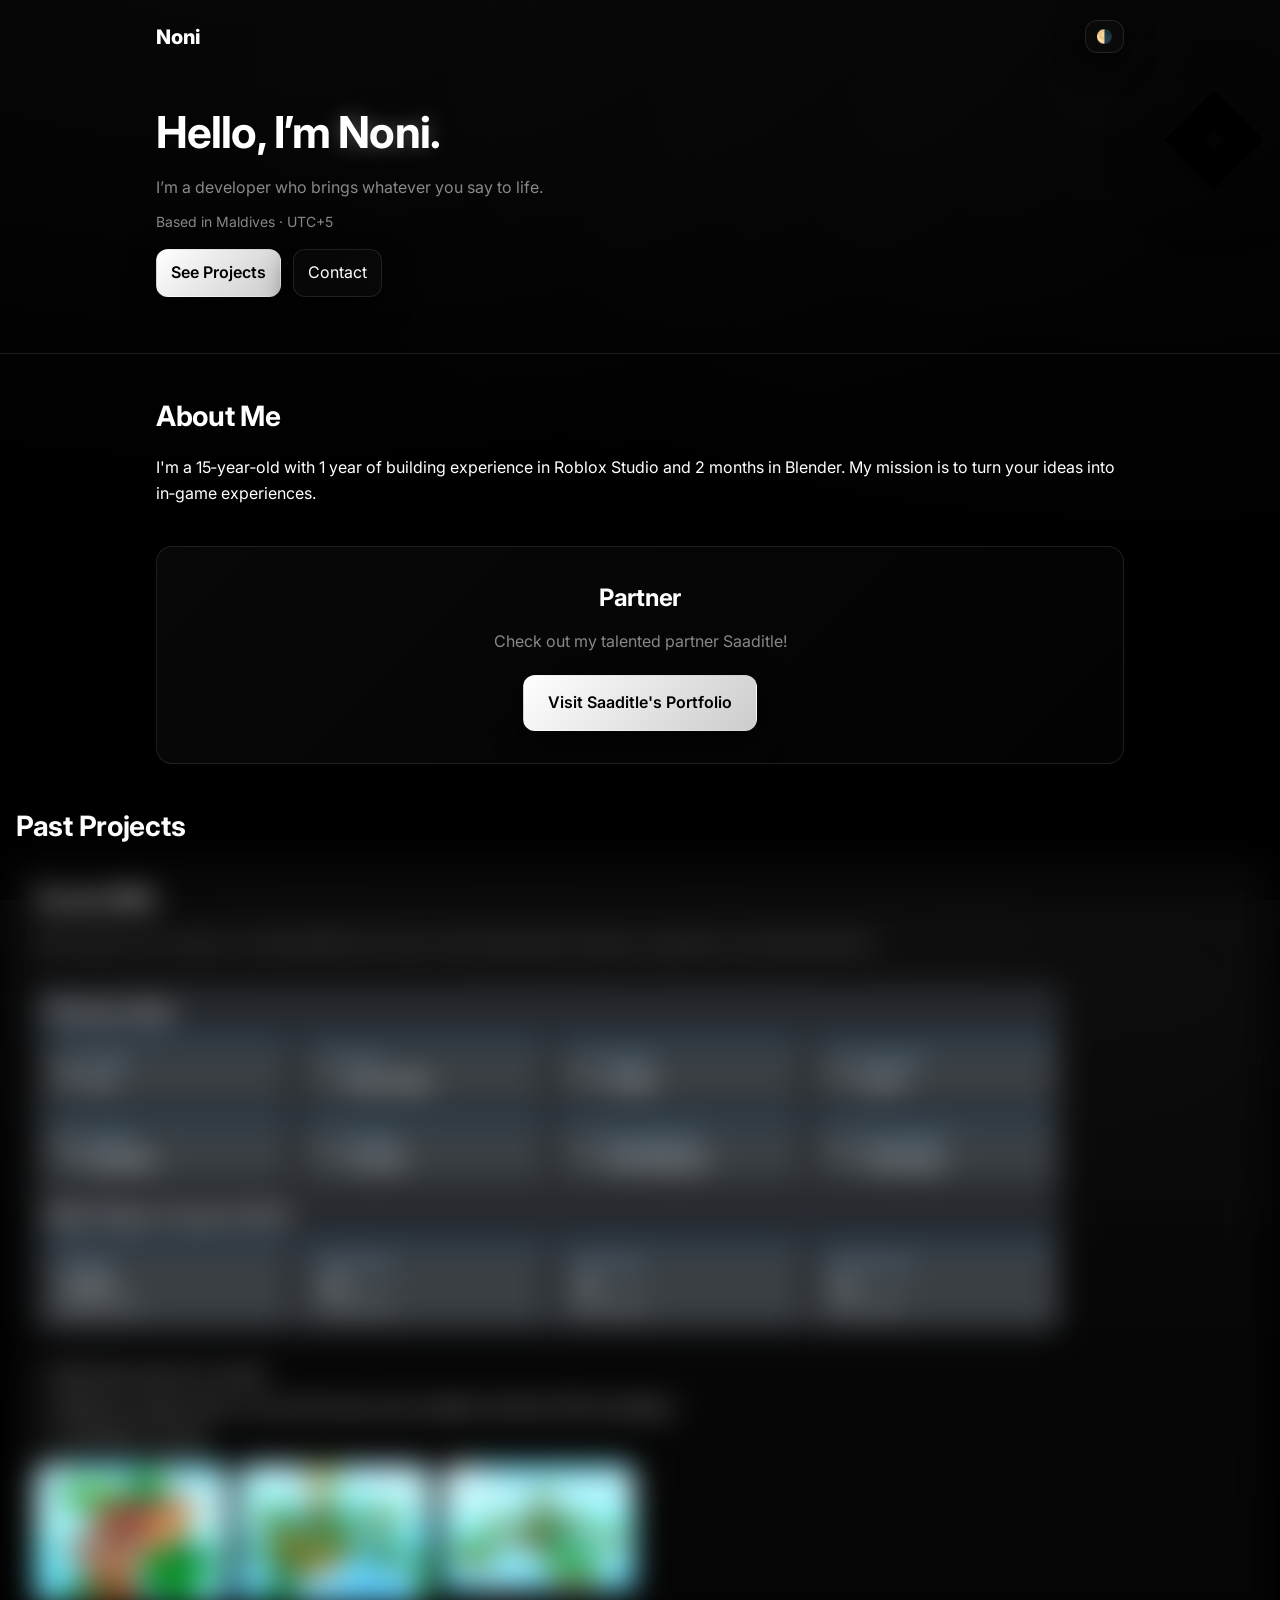
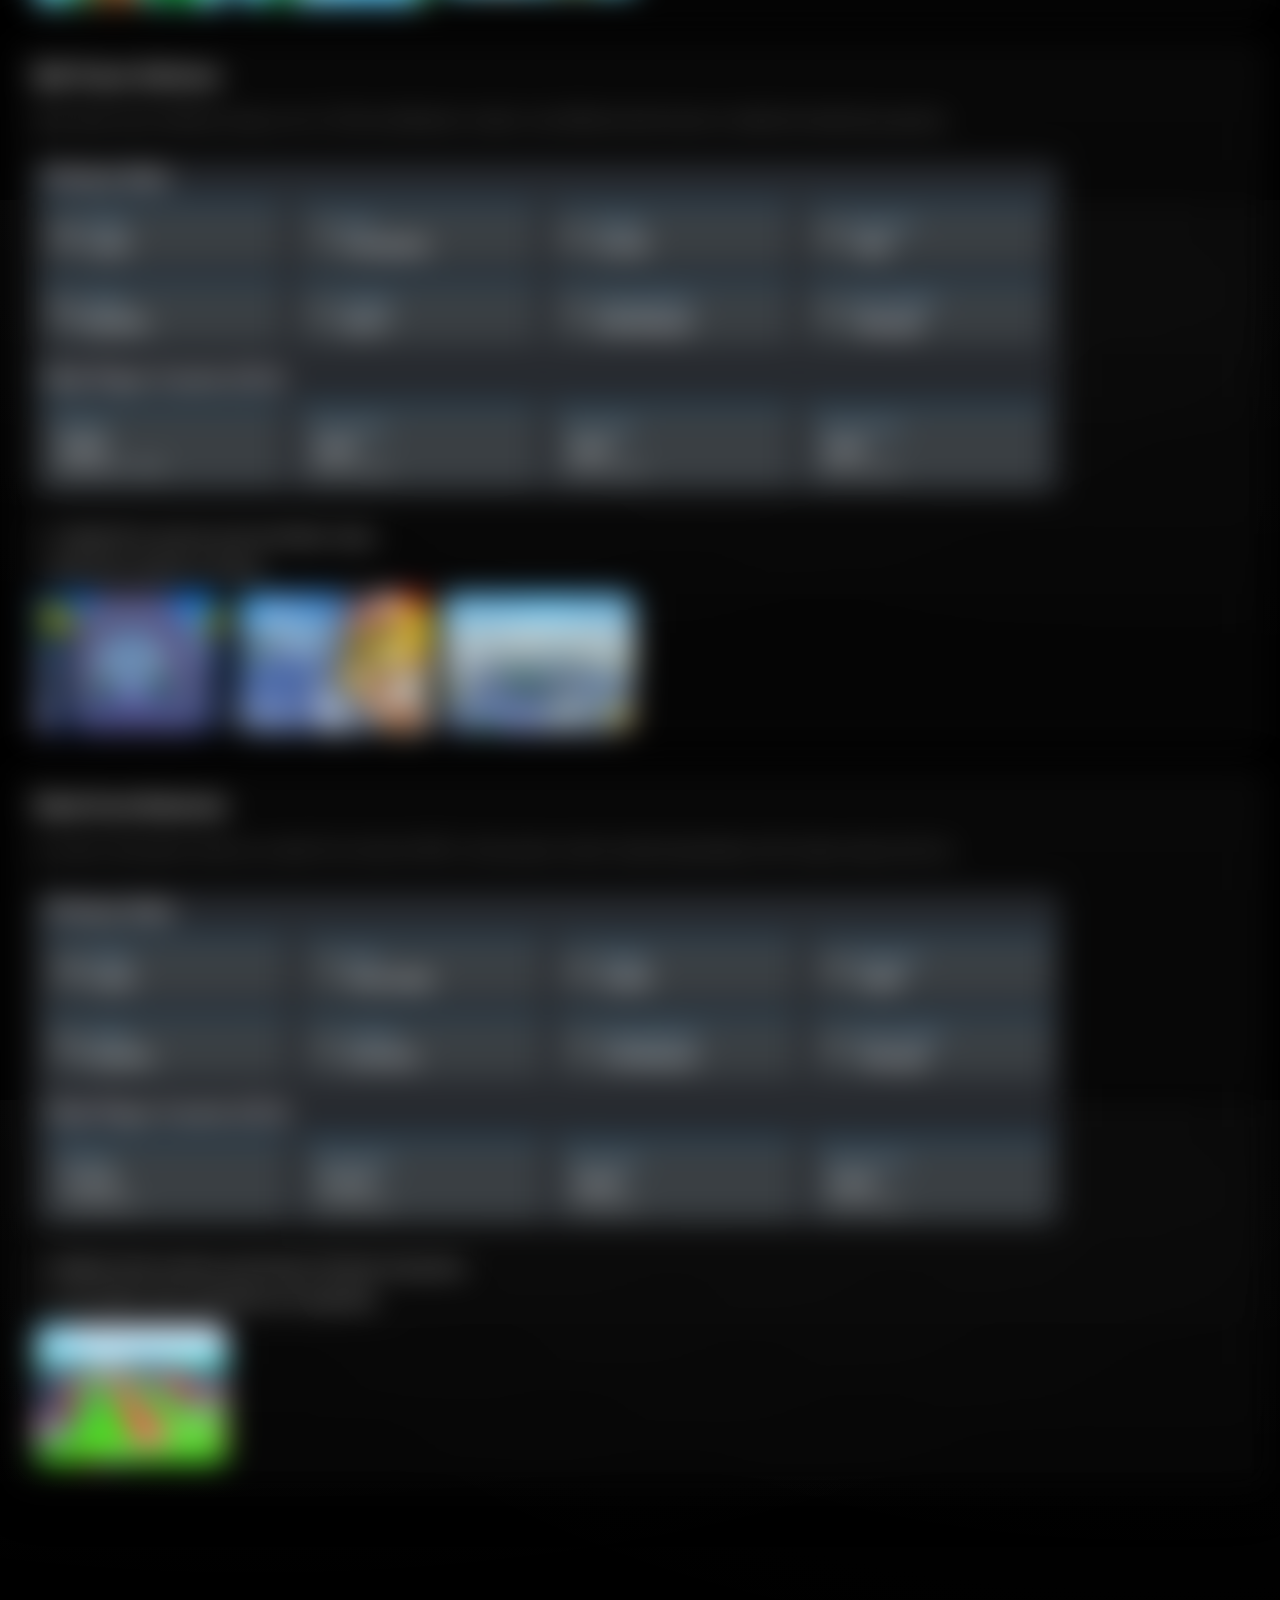
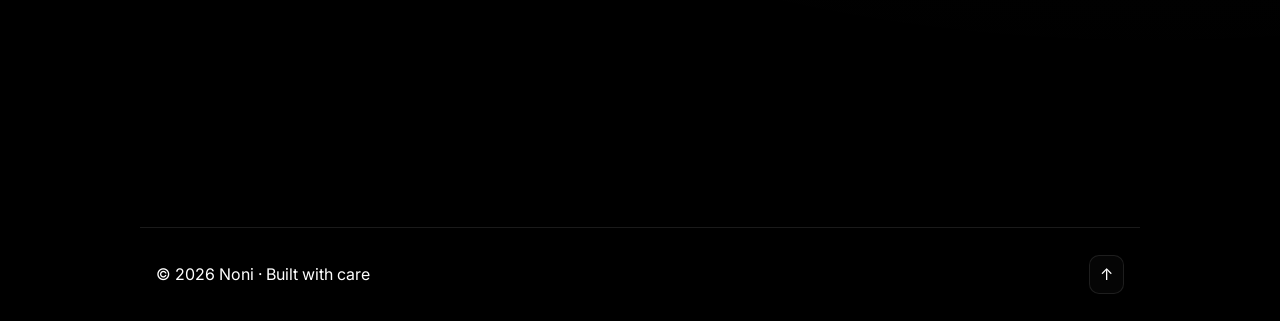
==== commit f6bc9d17: "Add files via upload" ====
--- a/index.html
+++ b/index.html
@@ -61,29 +61,45 @@
 					<li>Completed in 4 days.</li>
 				</ul>
 				<div class="gallery">
-					<img src="https://github.com/N0Nl/N0Nl.github.io/blob/main/unnamed.png?raw=true" alt="Tycoon RNG screenshot 1">
-					<img src="https://github.com/N0Nl/N0Nl.github.io/blob/main/unnamed%20(1).png?raw=true" alt="Tycoon RNG screenshot 2">
-					<!-- Local stats image moved below the description; removed duplicate from gallery -->
+					<img src="src/images/tycoon-1.png" alt="Tycoon RNG screenshot 1">
+					<img src="src/images/tycoon-2.png" alt="Tycoon RNG screenshot 2">
+					<img src="src/images/tycoon-3.png" alt="Tycoon RNG screenshot 3">
 				</div>
 			</article>
 
 			<article class="project-card reveal">
 				<header>
 					<h3>Ball Tower Defense</h3>
-				
 				</header>
 				<p class="muted">Stud‑style tower defense using a mix of CSG and Blender models. Use different ball‑towers to defeat the attacking squares.</p>
+				<div class="stats-image">
+					<img src="src/images/ball-td-stats.png" alt="Ball Tower Defense stats screenshot">
+				</div>
 				<ul class="bullets">
 					<li>Created first, second, and Lab Attack maps.</li>
 					<li>Built with a partner in 8 days.</li>
 				</ul>
 				<div class="gallery">
-					<img src="https://github.com/N0Nl/N0Nl.github.io/blob/main/image.png?raw=true" alt="Ball TD 1">
-					<img src="https://github.com/N0Nl/N0Nl.github.io/blob/main/image%20(6).png?raw=true" alt="Ball TD 2">
-					<img src="https://github.com/N0Nl/N0Nl.github.io/blob/main/image%20(5).png?raw=true" alt="Ball TD 3">
-					<img src="https://github.com/N0Nl/N0Nl.github.io/blob/main/image%20(4).png?raw=true" alt="Ball TD 4">
-					<img src="https://github.com/N0Nl/N0Nl.github.io/blob/main/image%20(2).png?raw=true" alt="Ball TD 6">
-					<img src="https://github.com/N0Nl/N0Nl.github.io/blob/main/image%20(1).png?raw=true" alt="Ball TD 7">
+					<img src="src/images/ball-td-1.png" alt="Ball Tower Defense screenshot 1">
+					<img src="src/images/ball-td-2.png" alt="Ball Tower Defense screenshot 2">
+					<img src="src/images/ball-td-3.png" alt="Ball Tower Defense screenshot 3">
+				</div>
+			</article>
+
+			<article class="project-card reveal">
+				<header>
+					<h3>Steal from Brainrots</h3>
+				</header>
+				<p class="muted">A chaotic heist game where you steal from brainrot NPCs. Fast-paced, meme-inspired gameplay with unique maps and loot.</p>
+				<div class="stats-image">
+					<img src="src/images/steal-from-brainrots-stats.png" alt="Steal from Brainrots stats screenshot">
+				</div>
+				<ul class="bullets">
+					<li>Multiple heist locations and brainrot-themed characters.</li>
+					<li>Loot system with collectibles and upgrades.</li>
+				</ul>
+				<div class="gallery">
+					<img src="src/images/steal-1.png" alt="Steal from Brainrots screenshot">
 				</div>
 			</article>
 		</section>
@@ -112,6 +128,16 @@
 		<a class="back-to-top" href="#top" aria-label="Back to top">↑</a>
 	</footer>
 
+	<div id="lightbox" class="lightbox" aria-hidden="true" role="dialog" aria-modal="true" aria-label="View image full size">
+		<div class="lightbox__backdrop" id="lightboxBackdrop" aria-label="Close"></div>
+		<div class="lightbox__content" id="lightboxContent">
+			<div class="lightbox__zoom-wrap" id="lightboxZoomWrap">
+				<img id="lightboxImg" src="" alt="">
+			</div>
+			<div class="lightbox__zoom-hint" id="lightboxZoomHint">Scroll to zoom · Drag to pan</div>
+		</div>
+	</div>
+
 	<div id="easter-egg" class="egg" aria-hidden="true" role="status">
 		<p>Nice! You found a secret. Press G for a gallery grid, K for Konami.</p>
 		<button id="eggClose" class="icon-button" aria-label="Close">✕</button>
--- a/src/styles.css
+++ b/src/styles.css
@@ -101,6 +101,7 @@
 }
 
 .section { max-width: 1000px; margin: 40px auto; padding: 0 16px; }
+#projects { max-width: 1400px; }
 .section h2 { margin: 0 0 16px; font-size: 28px; letter-spacing: -0.01em; }
 
 .partner-section {
@@ -159,11 +160,33 @@
 .bullets { margin: 12px 0; padding-left: 18px; }
 .bullets li { margin: 6px 0; }
 
+/* Stats image: contain so it doesn’t overflow; clickable for lightbox */
+.stats-image {
+	margin: 12px 0;
+	overflow: hidden;
+	border-radius: 12px;
+	border: 1px solid var(--border);
+	cursor: pointer;
+	display: inline-block;
+	max-width: 100%;
+}
+.stats-image img {
+	display: block;
+	max-width: 100%;
+	height: auto;
+	width: auto;
+	max-height: 420px;
+	object-fit: contain;
+	transition: transform .25s ease, box-shadow .25s ease, filter .25s ease;
+}
+.stats-image:hover img { transform: translateY(-2px); box-shadow: 0 12px 28px rgba(0,0,0,.35); filter: saturate(1.05); }
+
 .gallery { display: grid; grid-template-columns: repeat(auto-fill, minmax(180px, 1fr)); gap: 10px; }
 .gallery img {
 	width: 100%; height: 140px; object-fit: cover; border-radius: 12px; border: 1px solid var(--border);
 	filter: saturate(1.05) contrast(1.02);
 	transition: transform .25s ease, box-shadow .25s ease, filter .25s ease;
+	cursor: pointer;
 }
 .gallery img:hover { transform: translateY(-3px) scale(1.02); box-shadow: 0 12px 28px rgba(0,0,0,.35); filter: saturate(1.15) contrast(1.06); }
 
@@ -270,6 +293,63 @@
 }
 
 /* Responsive */
+/* Lightbox: full-size image on click */
+.lightbox {
+	position: fixed;
+	inset: 0;
+	z-index: 9999;
+	background: rgba(0,0,0,0.9);
+	backdrop-filter: blur(8px);
+	display: none;
+	align-items: center;
+	justify-content: center;
+	padding: 20px;
+	box-sizing: border-box;
+}
+.lightbox.show { display: flex; }
+.lightbox__backdrop {
+	position: absolute;
+	inset: 0;
+	cursor: pointer;
+}
+.lightbox__content {
+	position: relative;
+	width: 100%;
+	height: 100%;
+	display: flex;
+	align-items: center;
+	justify-content: center;
+	cursor: grab;
+}
+.lightbox__content:active { cursor: grabbing; }
+.lightbox__zoom-wrap {
+	transform-origin: center center;
+	transition: none;
+	display: flex;
+	align-items: center;
+	justify-content: center;
+}
+.lightbox__zoom-wrap img {
+	display: block;
+	max-width: 90vw;
+	max-height: calc(100vh - 80px);
+	width: auto;
+	height: auto;
+	object-fit: contain;
+	border-radius: 8px;
+	box-shadow: 0 20px 60px rgba(0,0,0,0.6);
+	pointer-events: none;
+	user-select: none;
+}
+.lightbox__zoom-hint {
+	position: absolute;
+	bottom: 12px;
+	left: 50%;
+	transform: translateX(-50%);
+	font-size: 13px;
+	color: var(--muted);
+	pointer-events: none;
+}
 @media (max-width: 720px) {
 	.hero h1 { font-size: 34px; }
 	.gallery { grid-template-columns: repeat(auto-fill, minmax(140px, 1fr)); }
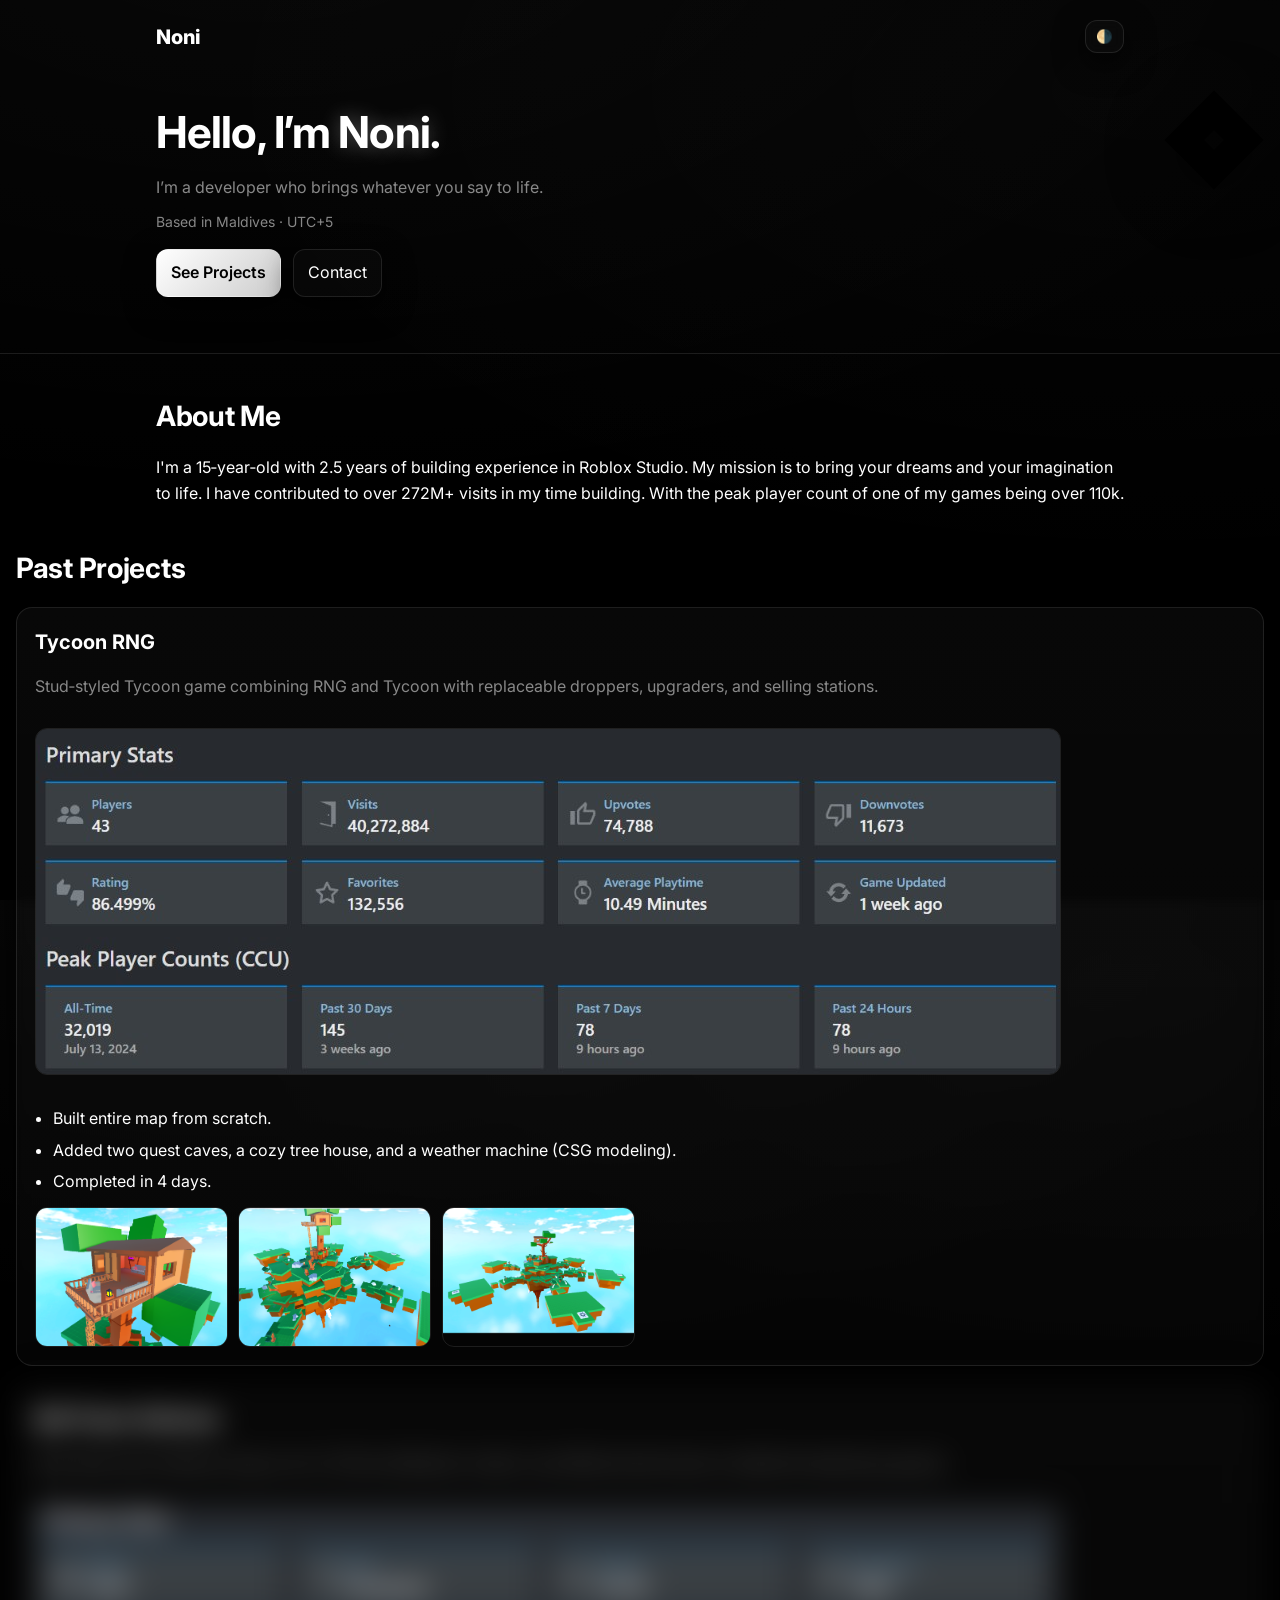
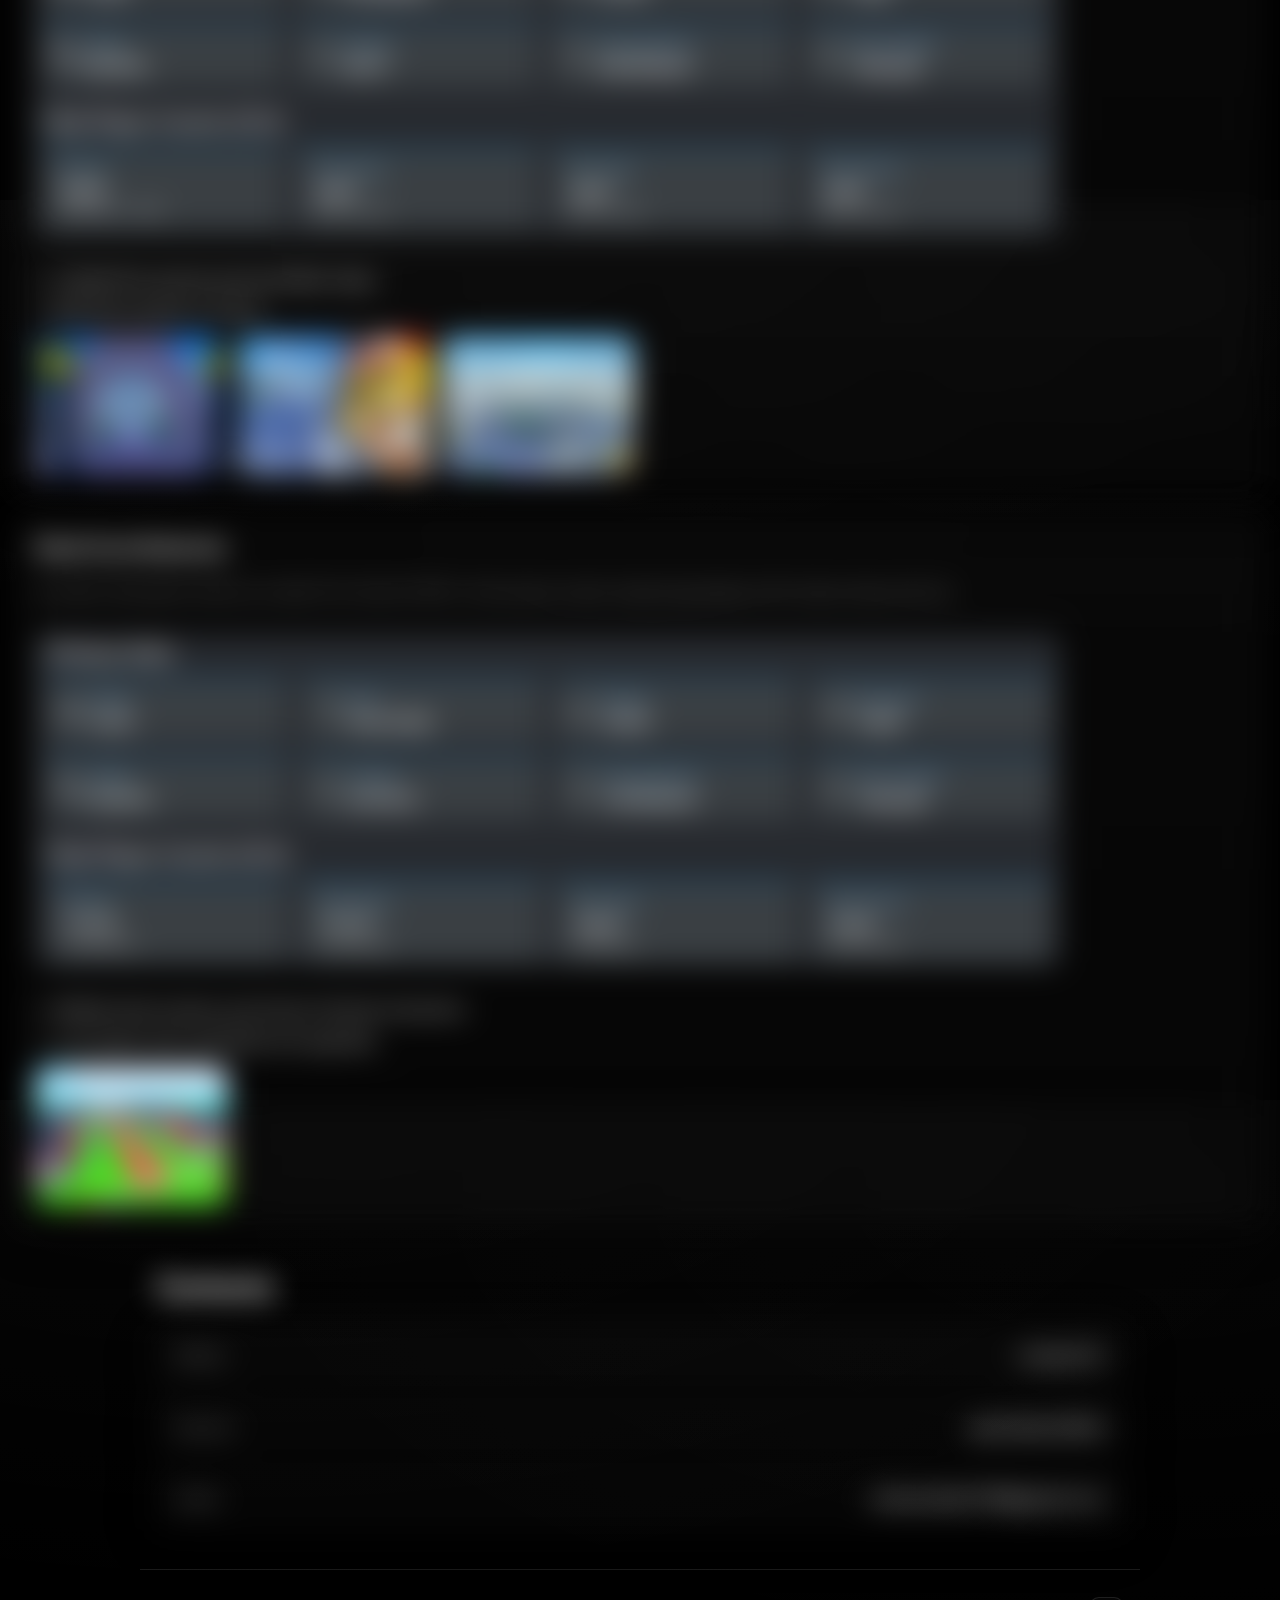
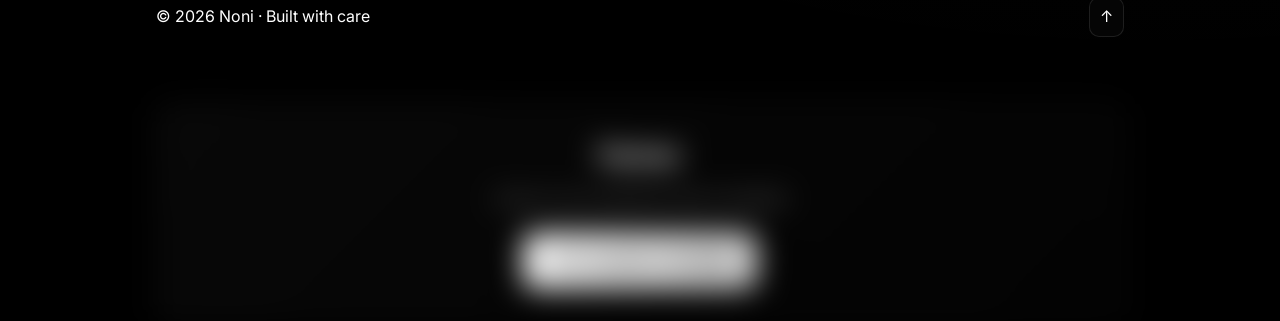
==== commit 2284d0d7: "Revise about section and add partner information Updated the about section to reflect new experience" ====
--- a/index.html
+++ b/index.html
@@ -32,16 +32,11 @@
 	<main>
 		<section id="about" class="section">
 			<h2 class="reveal">About Me</h2>
-			<p class="reveal">I'm a 15‑year‑old with 1 year of building experience in Roblox Studio and 2 months in Blender. My mission is to turn your ideas into in‑game experiences.</p>
+			<p class="reveal">I'm a 15‑year‑old with 2.5 years of building experience in Roblox Studio. My mission is to bring your dreams and your imagination to life.
+			I have contributed to over 272M+ visits in my time building. With the peak player count of one of my games being over 110k.</p>
 		</section>
 
-		<section id="partner" class="section">
-			<div class="partner-section reveal">
-				<h2>Partner</h2>
-				<p class="partner-description">Check out my talented partner Saaditle!</p>
-				<a href="https://saaditle.github.io/Saaditle----Portfolio/#contact" target="_blank" rel="noopener" class="button primary partner-button">Visit Saaditle's Portfolio</a>
-			</div>
-		</section>
+
 
 		<section id="projects" class="section">
 			<h2 class="reveal">Past Projects</h2>
@@ -128,6 +123,14 @@
 		<a class="back-to-top" href="#top" aria-label="Back to top">↑</a>
 	</footer>
 
+			<section id="partner" class="section">
+			<div class="partner-section reveal">
+				<h2>Partner</h2>
+				<p class="partner-description">Check out my talented partner Saaditle!</p>
+				<a href="https://saaditle.github.io/Saaditle----Portfolio/#contact" target="_blank" rel="noopener" class="button primary partner-button">Visit Saaditle's Portfolio</a>
+			</div>
+		</section>
+
 	<div id="lightbox" class="lightbox" aria-hidden="true" role="dialog" aria-modal="true" aria-label="View image full size">
 		<div class="lightbox__backdrop" id="lightboxBackdrop" aria-label="Close"></div>
 		<div class="lightbox__content" id="lightboxContent">
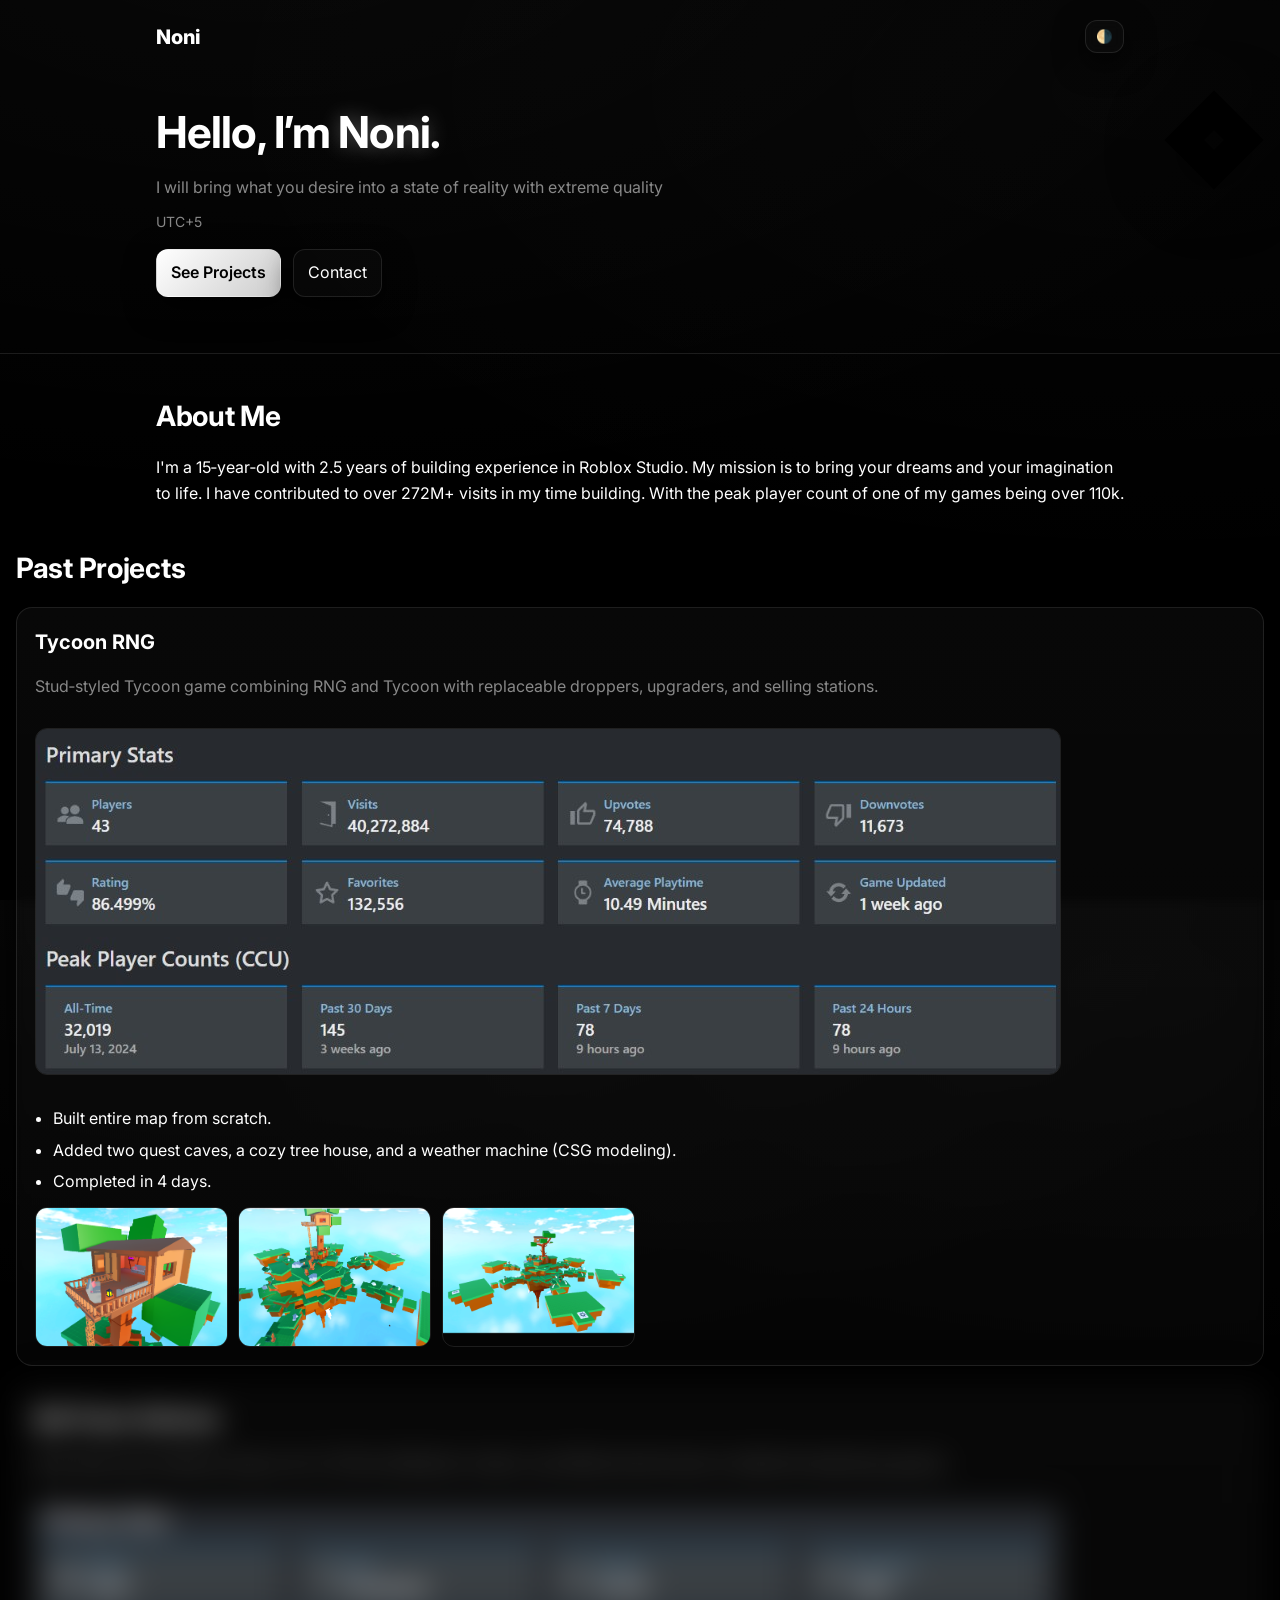
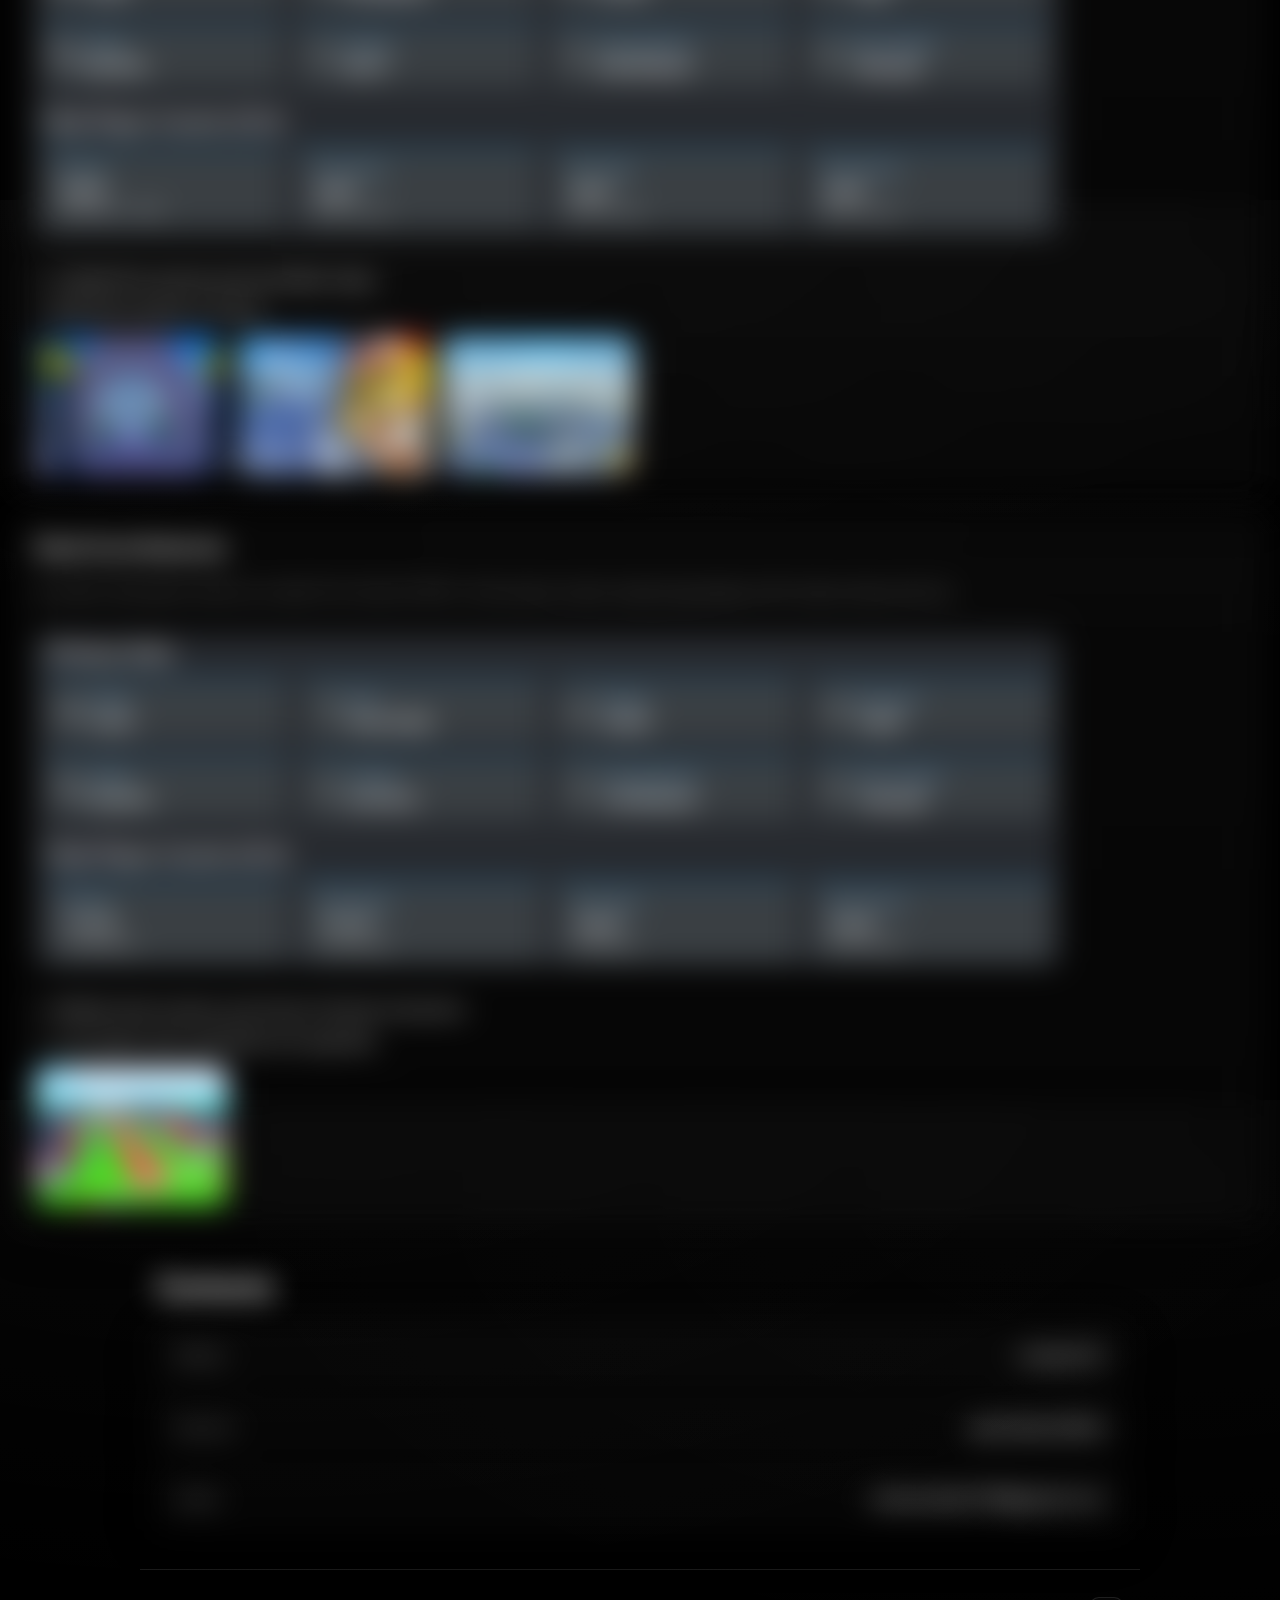
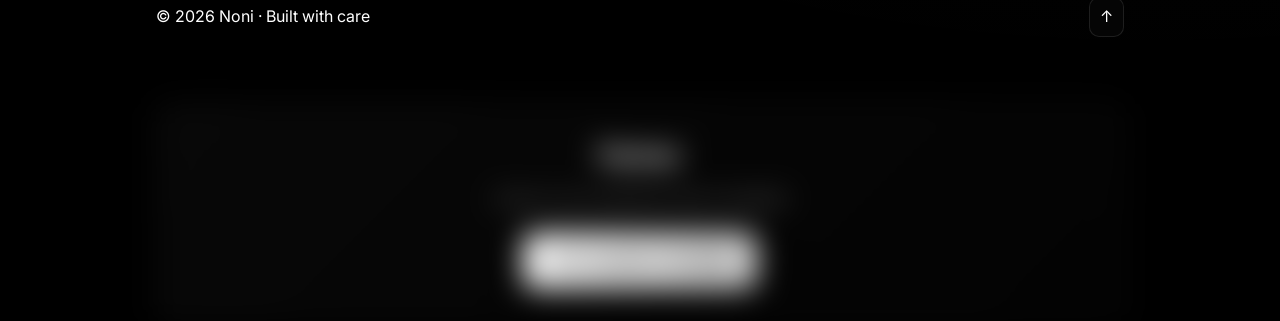
==== commit 120e750e: "Update index.html" ====
--- a/index.html
+++ b/index.html
@@ -18,9 +18,9 @@
 		</nav>
 		<div class="hero">
 			<h1 class="reveal">Hello, I’m <span class="accent">Noni</span>.</h1>
-			<p class="subtitle reveal">I’m a developer who brings whatever you say to life.</p>
+			<p class="subtitle reveal">I will bring what you desire into a state of reality with extreme quality</p>
 			<div class="meta reveal">
-				<span>Based in Maldives · UTC+5</span>
+				<span> UTC+5</span>
 			</div>
 			<div class="cta-row reveal">
 				<a href="#projects" class="button primary">See Projects</a>
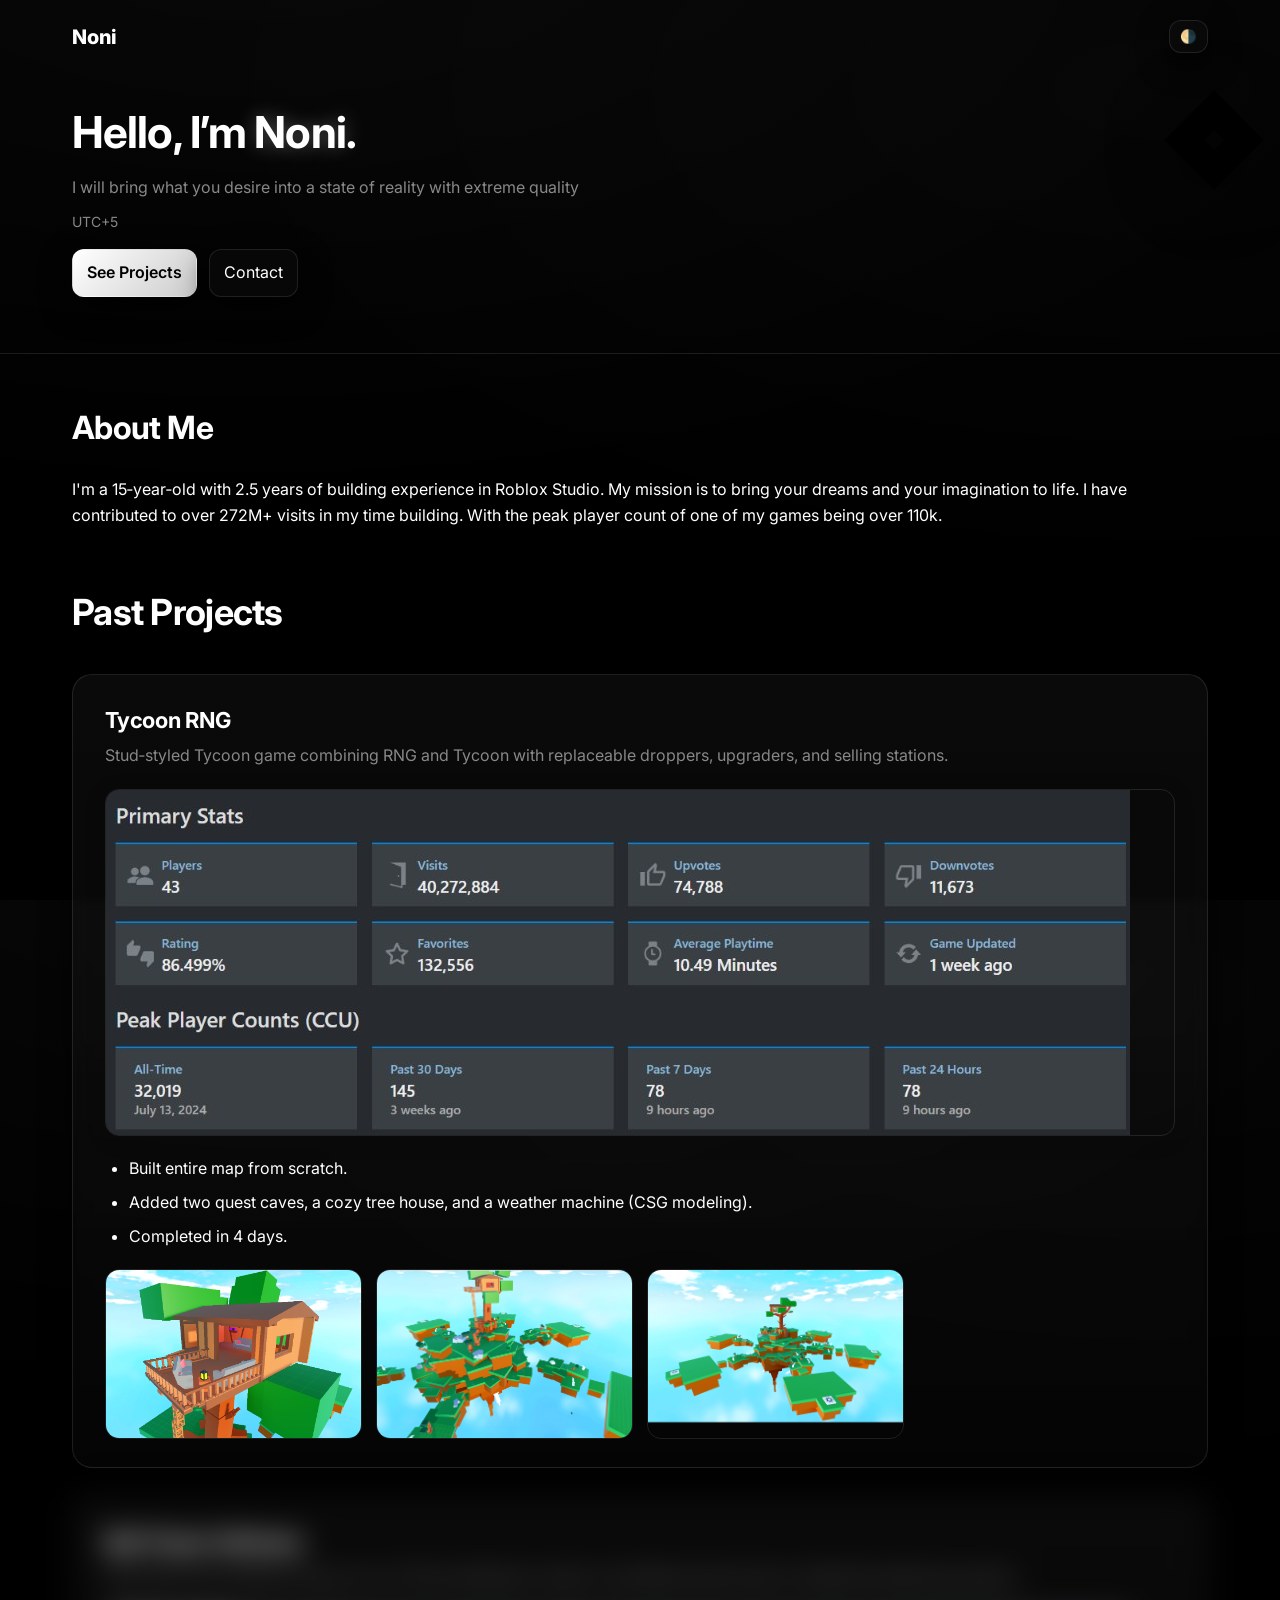
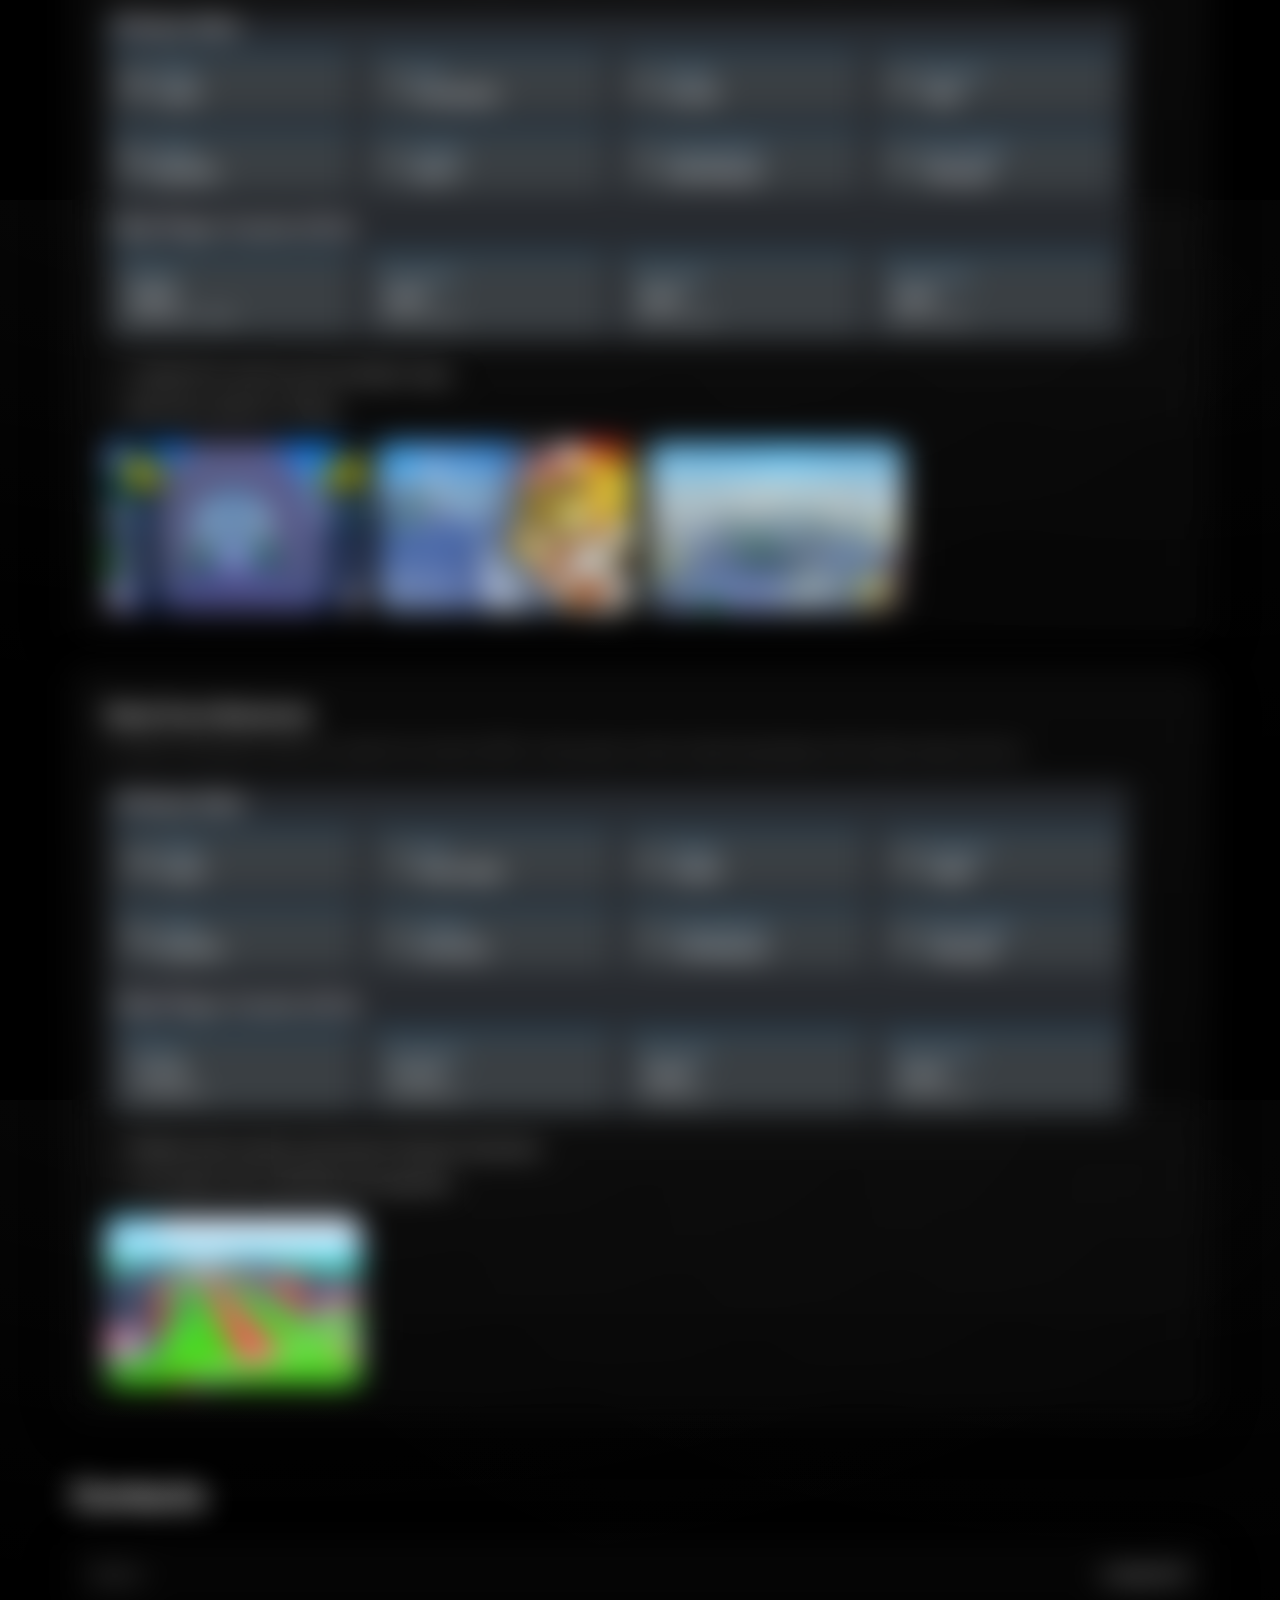
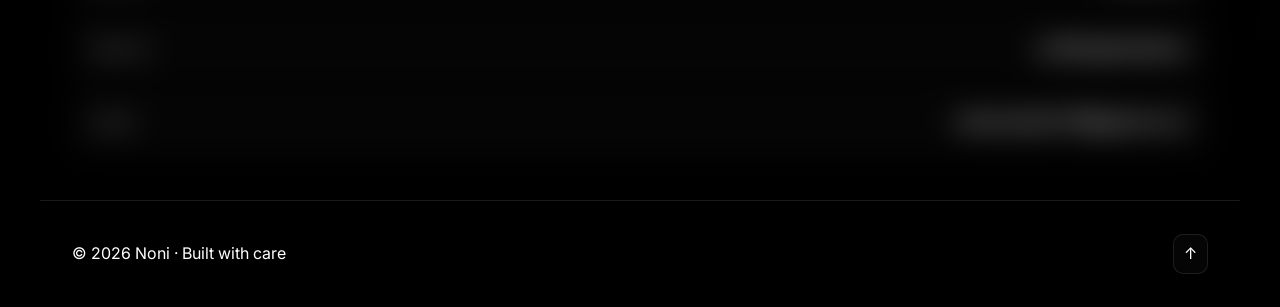
==== commit cf781ec9: "Add files via upload" ====
--- a/index.html
+++ b/index.html
@@ -106,9 +106,9 @@
 					<span class="contact-platform">Roblox:</span>
 					<span class="contact-info">noniponi12</span>
 				</a>
-				<a href="https://discord.com/users/generallycertified" target="_blank" rel="noopener" class="contact-button">
+				<a href="https://discord.com/users/1469375002020413483" target="_blank" rel="noopener" class="contact-button">
 					<span class="contact-platform">Discord:</span>
-					<span class="contact-info">generallycertified</span>
+					<span class="contact-info">certifiedgenteelman</span>
 				</a>
 				<a href="mailto:robloxbuilder1789@gmail.com" class="contact-button">
 					<span class="contact-platform">Gmail:</span>
@@ -122,14 +122,6 @@
 		<p>© <span id="year"></span> Noni · Built with care</p>
 		<a class="back-to-top" href="#top" aria-label="Back to top">↑</a>
 	</footer>
-
-			<section id="partner" class="section">
-			<div class="partner-section reveal">
-				<h2>Partner</h2>
-				<p class="partner-description">Check out my talented partner Saaditle!</p>
-				<a href="https://saaditle.github.io/Saaditle----Portfolio/#contact" target="_blank" rel="noopener" class="button primary partner-button">Visit Saaditle's Portfolio</a>
-			</div>
-		</section>
 
 	<div id="lightbox" class="lightbox" aria-hidden="true" role="dialog" aria-modal="true" aria-label="View image full size">
 		<div class="lightbox__backdrop" id="lightboxBackdrop" aria-label="Close"></div>
--- a/src/styles.css
+++ b/src/styles.css
@@ -22,9 +22,8 @@
 }
 
 * { box-sizing: border-box; }
-html, body { height: 100%; }
+html, body { height: 100%; margin: 0; }
 body {
-	margin: 0;
 	font-family: Inter, system-ui, -apple-system, Segoe UI, Roboto, Arial, sans-serif;
 	background: radial-gradient(1200px 600px at 20% -10%, rgba(255,255,255,0.03), transparent),
 		radial-gradient(1000px 500px at 90% 10%, rgba(255,255,255,0.02), transparent),
@@ -33,11 +32,13 @@
 	line-height: 1.6;
 	accent-color: var(--accent);
 }
+main { width: 100%; display: block; }
 
 .nav {
-	max-width: 1000px;
+	max-width: 1200px;
+	width: 100%;
 	margin: 0 auto;
-	padding: 20px 16px;
+	padding: 20px 32px;
 	display: flex;
 	align-items: center;
 	justify-content: space-between;
@@ -63,11 +64,12 @@
 
 .site-header {
 	position: relative;
+	width: 100%;
 	padding-bottom: 24px;
 	border-bottom: 1px solid var(--border);
 }
 
-.hero { max-width: 1000px; margin: 24px auto 0; padding: 0 16px 32px; }
+.hero { max-width: 1200px; width: 100%; margin: 24px auto 0; padding: 0 32px 32px; text-align: left; box-sizing: border-box; }
 .hero h1 { font-size: 44px; margin: 16px 0 8px; letter-spacing: -0.02em; }
 .accent { color: var(--accent); text-shadow: 0 0 20px color-mix(in srgb, var(--accent), transparent 70%); }
 .subtitle { color: var(--muted); margin: 0 0 10px; }
@@ -100,13 +102,21 @@
 	transform: translateY(-2px);
 }
 
-.section { max-width: 1000px; margin: 40px auto; padding: 0 16px; }
-#projects { max-width: 1400px; }
-.section h2 { margin: 0 0 16px; font-size: 28px; letter-spacing: -0.01em; }
+.section { 
+	max-width: 1200px; 
+	width: 100%;
+	margin: 48px auto; 
+	padding: 0 32px; 
+	text-align: left;
+	box-sizing: border-box;
+}
+#projects { max-width: 1200px; margin: 56px auto; padding: 0 32px; }
+#projects > h2 { text-align: left; margin-bottom: 32px; font-size: 36px; }
+.section h2 { margin: 0 0 24px; font-size: 32px; letter-spacing: -0.02em; font-weight: 700; }
 
 .partner-section {
-	text-align: center;
-	padding: 32px 24px;
+	text-align: left;
+	padding: 32px 28px;
 	border: 1px solid var(--border);
 	background: linear-gradient(135deg, rgba(255,255,255,0.03), rgba(255,255,255,0.01));
 	border-radius: 16px;
@@ -136,18 +146,20 @@
 
 .project-card {
 	border: 1px solid var(--border);
-	background: linear-gradient(180deg, rgba(255,255,255,0.03), rgba(255,255,255,0.02));
-	border-radius: 16px;
-	padding: 18px;
-	box-shadow: var(--shadow);
-	backdrop-filter: blur(6px);
-	margin-bottom: 18px;
-}
-.project-card header { display: flex; align-items: center; gap: 10px; justify-content: space-between; }
-.project-card h3 { margin: 0; font-size: 20px; }
+	background: linear-gradient(180deg, rgba(255,255,255,0.04), rgba(255,255,255,0.02));
+	border-radius: 20px;
+	padding: 28px 32px;
+	box-shadow: var(--shadow);
+	backdrop-filter: blur(8px);
+	margin-bottom: 28px;
+	text-align: left;
+}
+.project-card header { display: flex; align-items: center; gap: 12px; justify-content: space-between; margin-bottom: 4px; }
+.project-card h3 { margin: 0; font-size: 22px; font-weight: 700; letter-spacing: -0.01em; }
+.project-card > .muted { font-size: 16px; line-height: 1.7; margin: 0 0 16px; display: block; }
 .badge { 
 	font-size: 12px; 
-	padding: 4px 8px; 
+	padding: 4px 10px; 
 	border-radius: 999px; 
 	background: linear-gradient(135deg, #ff6b6b, #ff8e8e); 
 	border: 1px solid rgba(255,107,107,0.4); 
@@ -157,43 +169,44 @@
 	box-shadow: 0 3px 10px rgba(255,107,107,0.4);
 }
 .muted { color: var(--muted); }
-.bullets { margin: 12px 0; padding-left: 18px; }
-.bullets li { margin: 6px 0; }
+.bullets { margin: 16px 0; padding-left: 24px; text-align: left; }
+.bullets li { margin: 8px 0; line-height: 1.6; }
 
 /* Stats image: contain so it doesn’t overflow; clickable for lightbox */
 .stats-image {
-	margin: 12px 0;
+	margin: 20px 0;
 	overflow: hidden;
-	border-radius: 12px;
+	border-radius: 14px;
 	border: 1px solid var(--border);
 	cursor: pointer;
-	display: inline-block;
+	display: block;
 	max-width: 100%;
+	box-shadow: 0 4px 20px rgba(0,0,0,0.2);
 }
 .stats-image img {
 	display: block;
 	max-width: 100%;
 	height: auto;
 	width: auto;
-	max-height: 420px;
+	max-height: 480px;
 	object-fit: contain;
 	transition: transform .25s ease, box-shadow .25s ease, filter .25s ease;
 }
 .stats-image:hover img { transform: translateY(-2px); box-shadow: 0 12px 28px rgba(0,0,0,.35); filter: saturate(1.05); }
 
-.gallery { display: grid; grid-template-columns: repeat(auto-fill, minmax(180px, 1fr)); gap: 10px; }
+.gallery { display: grid; grid-template-columns: repeat(auto-fill, minmax(220px, 1fr)); gap: 14px; margin-top: 20px; }
 .gallery img {
-	width: 100%; height: 140px; object-fit: cover; border-radius: 12px; border: 1px solid var(--border);
+	width: 100%; height: 170px; object-fit: cover; border-radius: 14px; border: 1px solid var(--border);
 	filter: saturate(1.05) contrast(1.02);
 	transition: transform .25s ease, box-shadow .25s ease, filter .25s ease;
 	cursor: pointer;
 }
-.gallery img:hover { transform: translateY(-3px) scale(1.02); box-shadow: 0 12px 28px rgba(0,0,0,.35); filter: saturate(1.15) contrast(1.06); }
+.gallery img:hover { transform: translateY(-4px) scale(1.02); box-shadow: 0 14px 32px rgba(0,0,0,.4); filter: saturate(1.15) contrast(1.06); }
 
 .contact-buttons {
 	display: grid;
-	gap: 12px;
-	margin-top: 16px;
+	gap: 14px;
+	margin-top: 20px;
 }
 
 .contact-button {
@@ -230,7 +243,7 @@
 	font-size: 16px;
 }
 
-.site-footer { border-top: 1px solid var(--border); padding: 18px 16px; max-width: 1000px; margin: 40px auto 20px; display: flex; align-items: center; justify-content: space-between; }
+.site-footer { border-top: 1px solid var(--border); padding: 24px 32px; max-width: 1200px; width: 100%; box-sizing: border-box; margin: 48px auto 24px; display: flex; align-items: center; justify-content: space-between; }
 .back-to-top { text-decoration: none; color: var(--text); border: 1px solid var(--border); padding: 6px 10px; border-radius: 10px; background: var(--bg-elev); }
 
 /* Reveal on scroll */
@@ -352,8 +365,9 @@
 }
 @media (max-width: 720px) {
 	.hero h1 { font-size: 34px; }
-	.gallery { grid-template-columns: repeat(auto-fill, minmax(140px, 1fr)); }
-}
-
-
-
+	.gallery { grid-template-columns: repeat(auto-fill, minmax(150px, 1fr)); }
+	.project-card { padding: 20px 20px; }
+}
+
+
+
